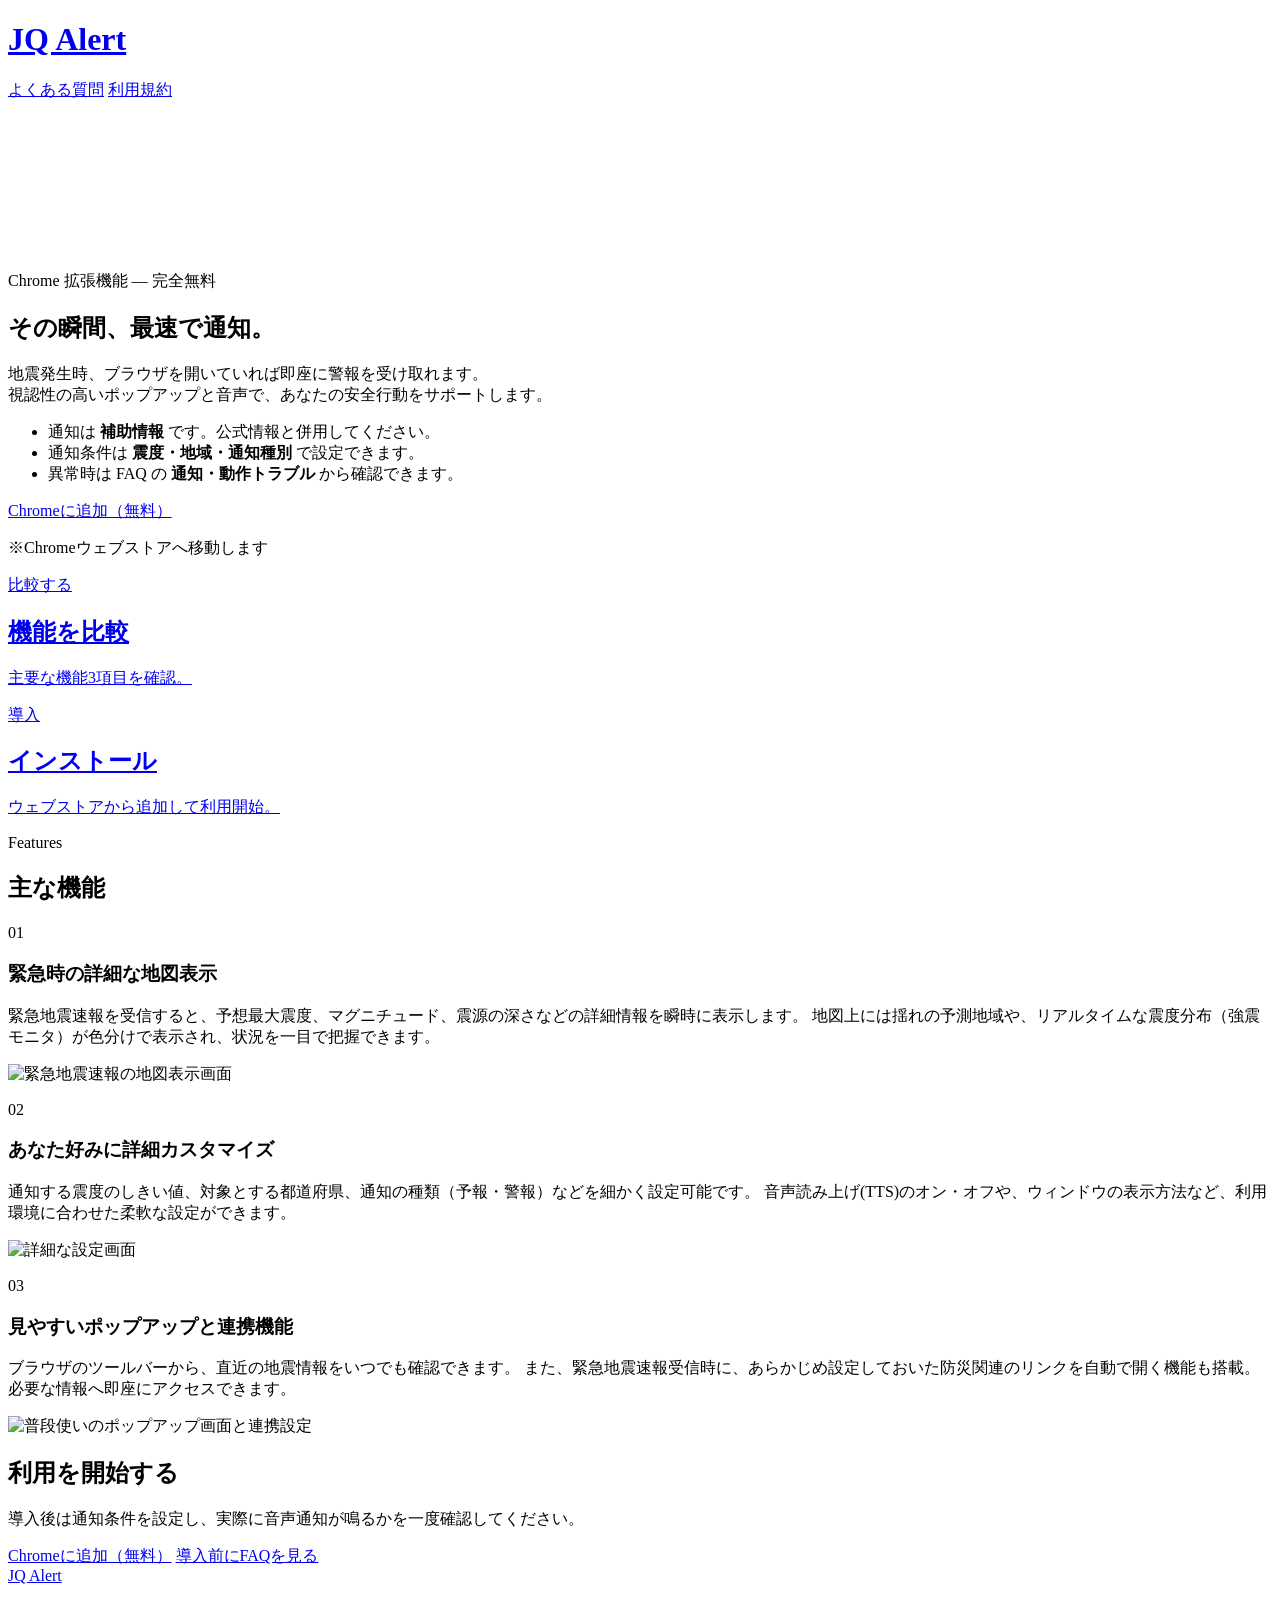
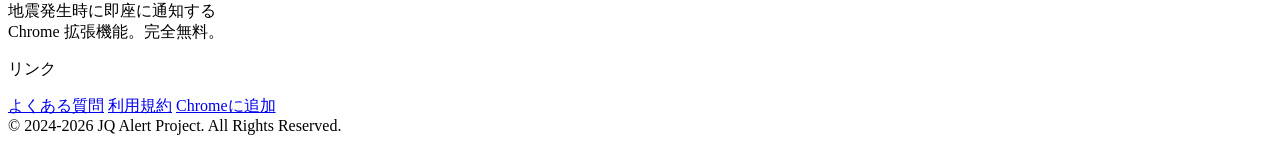
==== index.html @ 49f5ca20 "タイトルとロゴを「Japan Quake Alert」から「JQ Alert」に変更。フッターの著作権表記とChromeストアのリンクも更新。" ====
<!DOCTYPE html>
<html lang="ja">

<head>
    <meta charset="UTF-8">
    <meta name="google-site-verification" content="g7Us81vJ9sfux8U6ITaGepfihkEfS8GgPoQCUXaQ7qY" />
    <meta name="viewport" content="width=device-width, initial-scale=1.0">
    <title>JQ Alert - chrome拡張機能</title>
    <link rel="stylesheet" href="style.css">
    <link
        href="https://fonts.googleapis.com/css2?family=Inter:wght@400;500;600;700&family=Noto+Sans+JP:wght@400;700&display=swap"
        rel="stylesheet">
</head>

<body class="home-page">

    <header>
        <div class="container header-container">
            <h1 class="logo"><a href="index.html">JQ Alert</a></h1>
            <nav class="global-nav">
                <a href="faq.html">よくある質問</a>
                <a href="terms.html">利用規約</a>
            </nav>
        </div>
    </header>

    <section class="hero">
        <video class="hero-bg-video" src="data/video/video.mp4" autoplay loop muted playsinline></video>

        <div class="container hero-content">
            <div class="hero-text">
                <p class="hero-eyebrow">Chrome 拡張機能 &mdash; 完全無料</p>
                <h2>その瞬間、最速で通知。</h2>
                <p>地震発生時、ブラウザを開いていれば即座に警報を受け取れます。<br>
                    視認性の高いポップアップと音声で、あなたの安全行動をサポートします。</p>
                <ul class="hero-keypoints">
                    <li>通知は <strong>補助情報</strong> です。公式情報と併用してください。</li>
                    <li>通知条件は <strong>震度・地域・通知種別</strong> で設定できます。</li>
                    <li>異常時は FAQ の <strong>通知・動作トラブル</strong> から確認できます。</li>
                </ul>
                <div class="hero-actions">
                    <a href="https://chromewebstore.google.com/detail/japan-quake-alert/eicpbodfpiaimdkjbmbiomgefjflgibj"
                        class="btn-primary" target="_blank" rel="noopener">Chromeに追加（無料）</a>
                    <p class="note">※Chromeウェブストアへ移動します</p>
                </div>
            </div>
        </div>
    </section>

    <section class="flow-strip" aria-label="利用導線">
        <div class="container flow-strip-inner">
            <a href="#compare-features" class="flow-item">
                <p class="flow-step is-state">比較する</p>
                <h2>機能を比較</h2>
                <p>主要な機能3項目を確認。</p>
            </a>
            <a href="#install-action" class="flow-item">
                <p class="flow-step is-warning">導入</p>
                <h2>インストール</h2>
                <p>ウェブストアから追加して利用開始。</p>
            </a>
        </div>
    </section>

    <section class="features" id="compare-features">
        <div class="container">
            <div class="section-header">
                <p class="section-eyebrow">Features</p>
                <h2 class="section-title">主な機能</h2>
            </div>

            <div class="feature-item">
                <div class="feature-text">
                    <p class="feature-number">01</p>
                    <h3>緊急時の詳細な地図表示</h3>
                    <p>緊急地震速報を受信すると、予想最大震度、マグニチュード、震源の深さなどの詳細情報を瞬時に表示します。
                        地図上には揺れの予測地域や、リアルタイムな震度分布（強震モニタ）が色分けで表示され、状況を一目で把握できます。</p>
                </div>
                <div class="feature-image">
                    <img src="data/images/alert_map.png" alt="緊急地震速報の地図表示画面">
                </div>
            </div>

            <div class="feature-item">
                <div class="feature-text">
                    <p class="feature-number">02</p>
                    <h3>あなた好みに詳細カスタマイズ</h3>
                    <p>通知する震度のしきい値、対象とする都道府県、通知の種類（予報・警報）などを細かく設定可能です。
                        音声読み上げ(TTS)のオン・オフや、ウィンドウの表示方法など、利用環境に合わせた柔軟な設定ができます。</p>
                </div>
                <div class="feature-image">
                    <img src="data/images/settings.png" alt="詳細な設定画面">
                </div>
            </div>

            <div class="feature-item feature-reverse">
                <div class="feature-text">
                    <p class="feature-number">03</p>
                    <h3>見やすいポップアップと連携機能</h3>
                    <p>ブラウザのツールバーから、直近の地震情報をいつでも確認できます。 また、緊急地震速報受信時に、あらかじめ設定しておいた防災関連のリンクを自動で開く機能も搭載。
                        必要な情報へ即座にアクセスできます。</p>
                </div>
                <div class="feature-image">
                    <img src="data/images/popup.png" alt="普段使いのポップアップ画面と連携設定">
                </div>
            </div>

            <div class="install-panel" id="install-action" aria-label="インストール導線">
                <h2>利用を開始する</h2>
                <p>導入後は通知条件を設定し、実際に音声通知が鳴るかを一度確認してください。</p>
                <div class="install-actions">
                    <a href="https://chromewebstore.google.com/detail/japan-quake-alert/eicpbodfpiaimdkjbmbiomgefjflgibj"
                        class="btn-primary" target="_blank" rel="noopener">Chromeに追加（無料）</a>
                    <a href="faq.html" class="btn-secondary">導入前にFAQを見る</a>
                </div>
            </div>
        </div>
    </section>

    <footer>
        <div class="container">
            <div class="footer-inner">
                <div class="footer-brand">
                    <a href="index.html" class="footer-logo">JQ Alert</a>
                    <p>地震発生時に即座に通知する<br>Chrome 拡張機能。完全無料。</p>
                </div>
                <div class="footer-nav-group">
                    <p class="footer-nav-title">リンク</p>
                    <a href="faq.html">よくある質問</a>
                    <a href="terms.html">利用規約</a>
                    <a href="https://chromewebstore.google.com/detail/jq-alert/eicpbodfpiaimdkjbmbiomgefjflgibj"
                        target="_blank" rel="noopener">Chromeに追加</a>
                </div>
            </div>
            <div class="footer-bottom">
                &copy; 2024-2026 JQ Alert Project. All Rights Reserved.
            </div>
        </div>
    </footer>

</body>

</html>
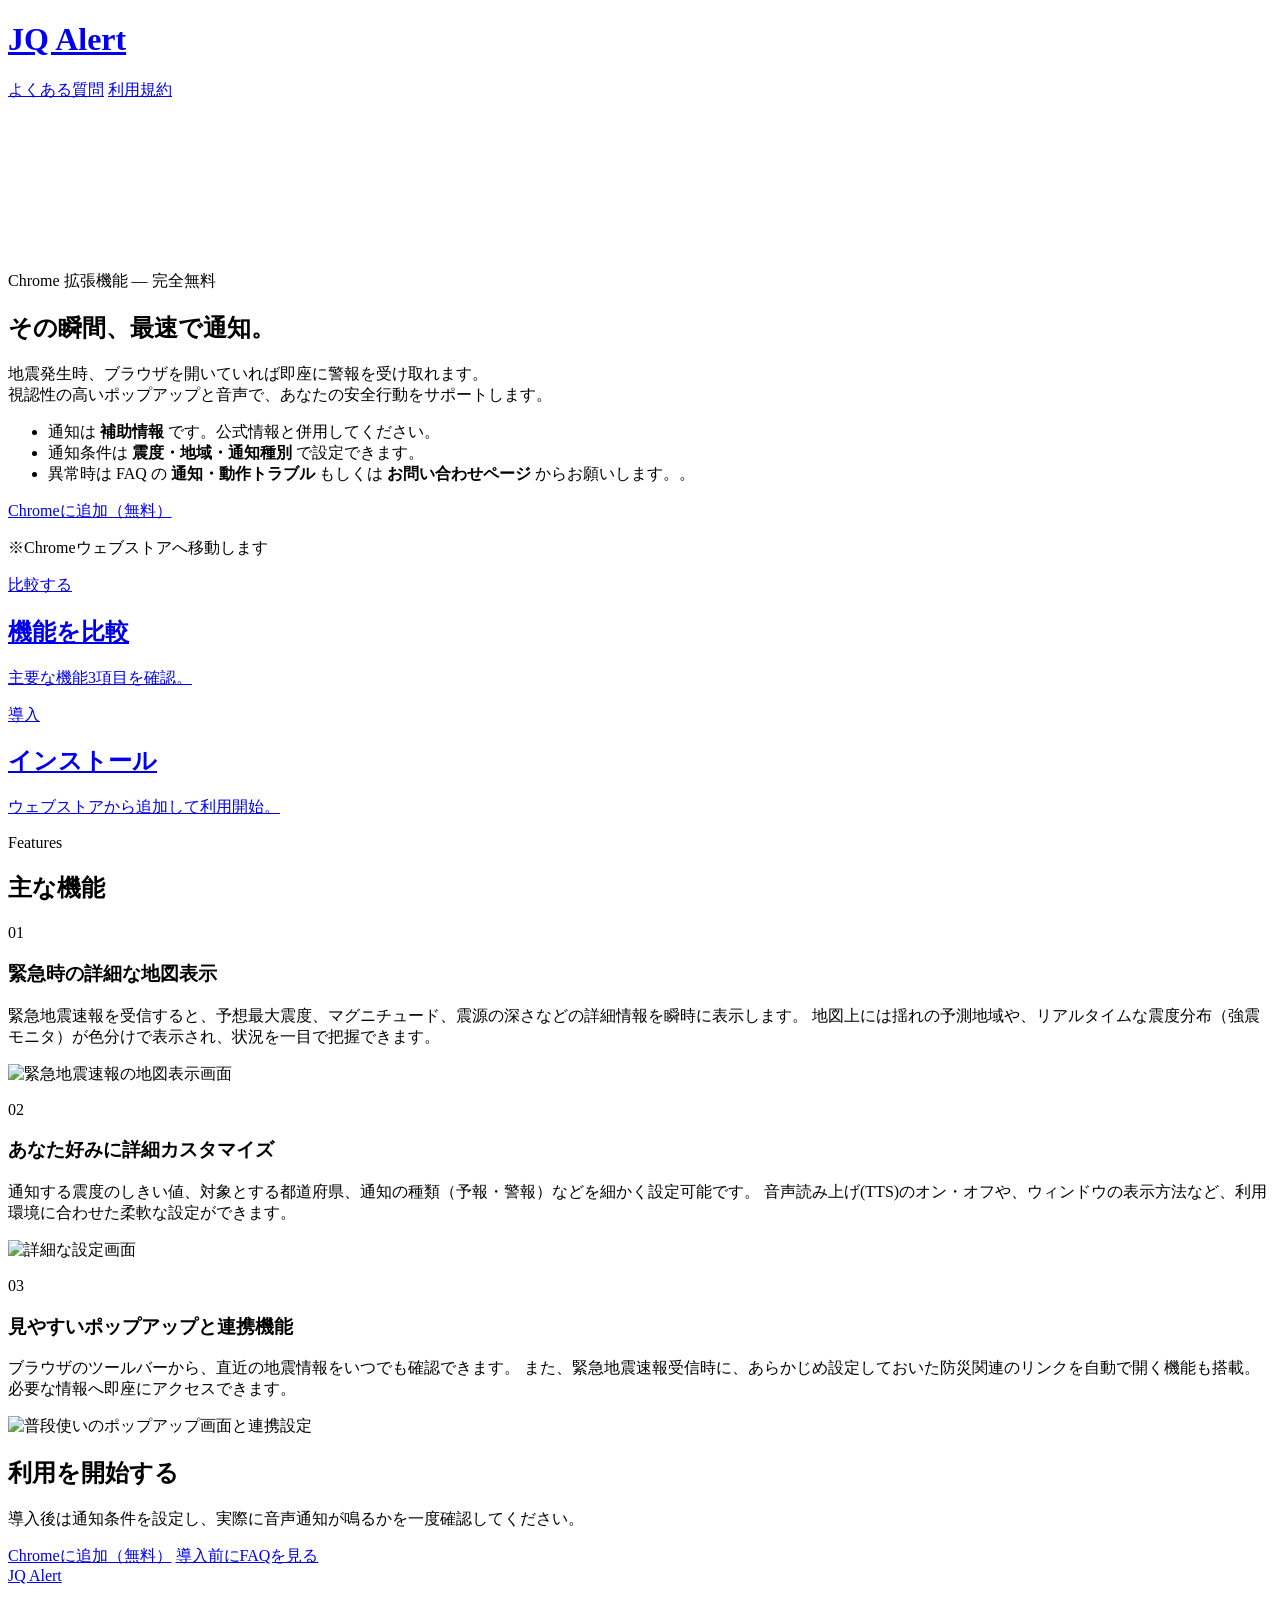
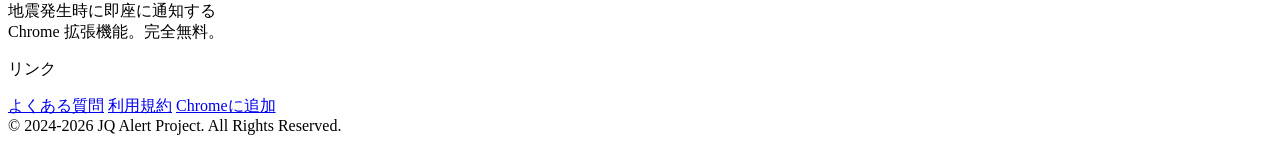
==== commit 87122079: "FAQの異常時の通知確認方法を更新し、お問い合わせページへのリンクを追加。" ====
--- a/index.html
+++ b/index.html
@@ -36,7 +36,7 @@
                 <ul class="hero-keypoints">
                     <li>通知は <strong>補助情報</strong> です。公式情報と併用してください。</li>
                     <li>通知条件は <strong>震度・地域・通知種別</strong> で設定できます。</li>
-                    <li>異常時は FAQ の <strong>通知・動作トラブル</strong> から確認できます。</li>
+                    <li>異常時は FAQ の <strong>通知・動作トラブル</strong> もしくは <strong>お問い合わせページ</strong> からお願いします。。</li>
                 </ul>
                 <div class="hero-actions">
                     <a href="https://chromewebstore.google.com/detail/japan-quake-alert/eicpbodfpiaimdkjbmbiomgefjflgibj"
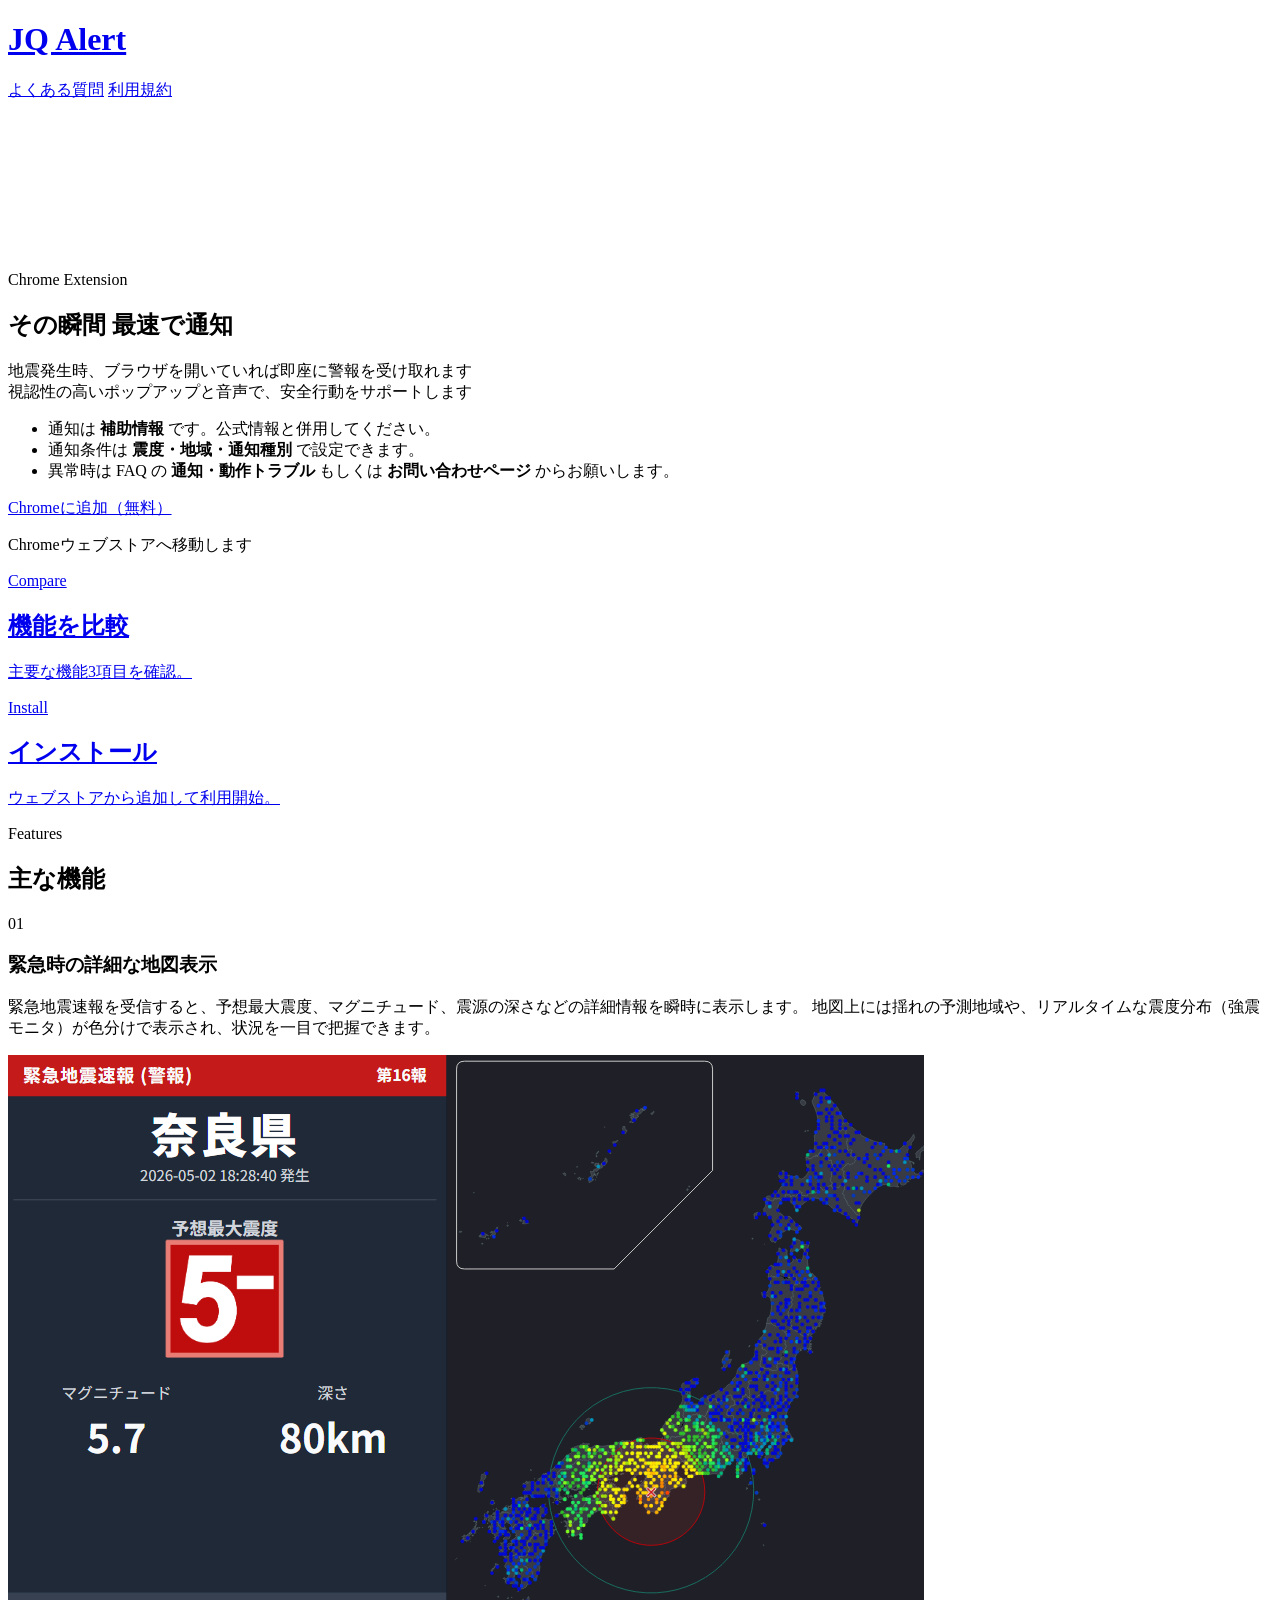
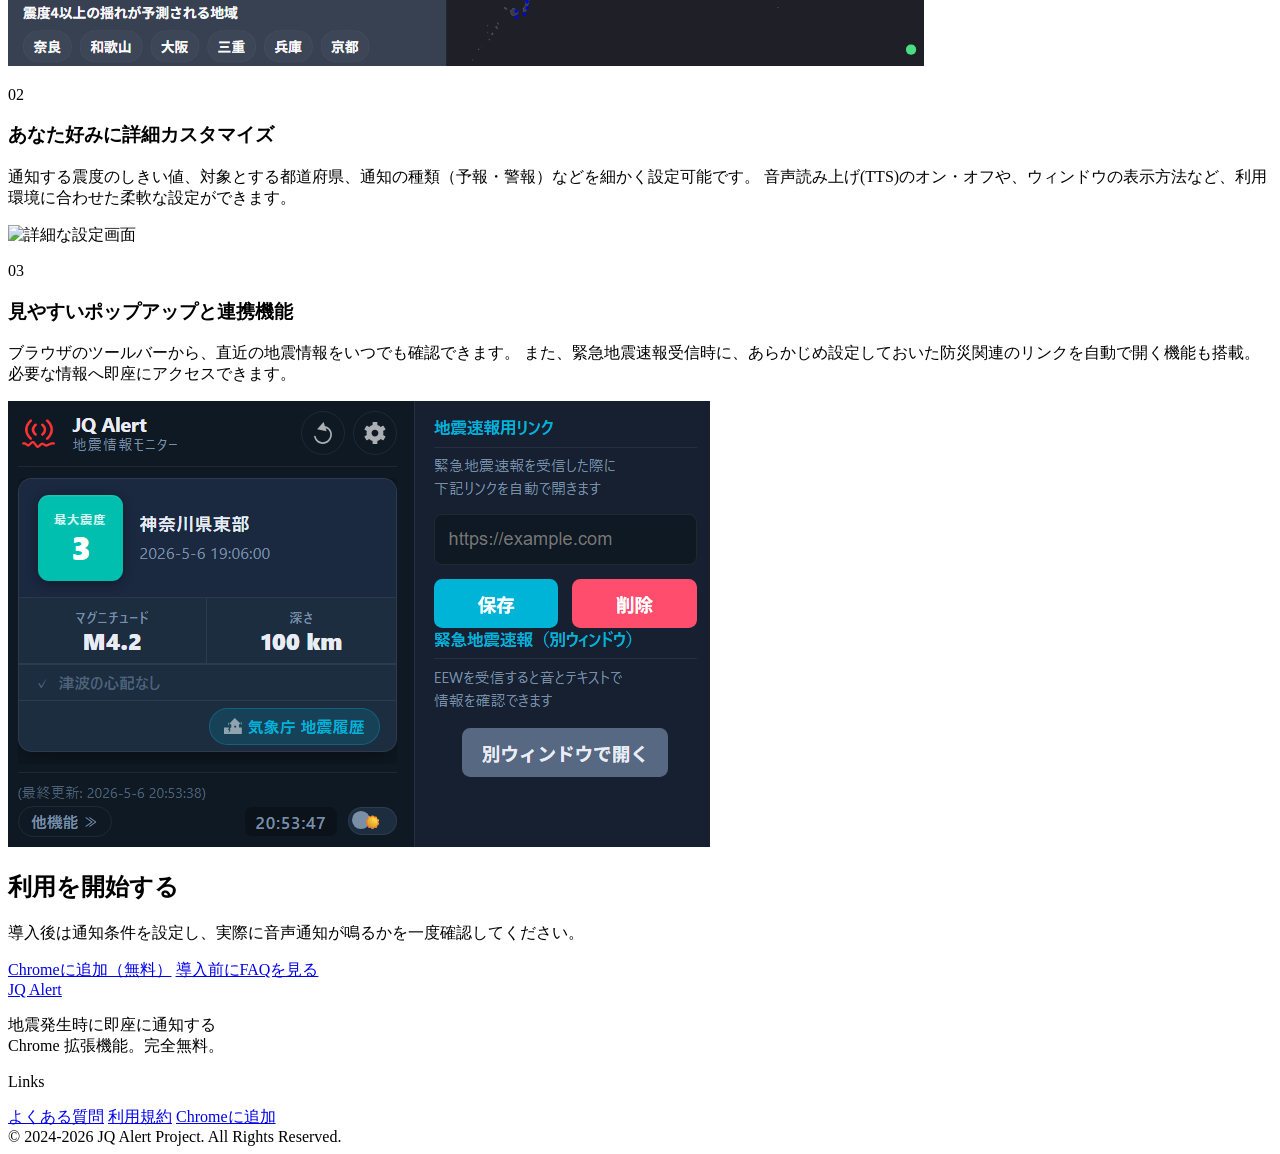
==== commit 5bd5bb56: "Refactor text in index.html for English consistency Updated text content for better clarity and cons" ====
--- a/index.html
+++ b/index.html
@@ -7,9 +7,7 @@
     <meta name="viewport" content="width=device-width, initial-scale=1.0">
     <title>JQ Alert - chrome拡張機能</title>
     <link rel="stylesheet" href="style.css">
-    <link
-        href="https://fonts.googleapis.com/css2?family=Inter:wght@400;500;600;700&family=Noto+Sans+JP:wght@400;700&display=swap"
-        rel="stylesheet">
+    <link href="https://fonts.googleapis.com/css2?family=Inter:wght@400;600;700&family=Noto+Sans+JP:wght@400;600;700&display=swap" rel="stylesheet">
 </head>
 
 <body class="home-page">
@@ -29,19 +27,19 @@
 
         <div class="container hero-content">
             <div class="hero-text">
-                <p class="hero-eyebrow">Chrome 拡張機能 &mdash; 完全無料</p>
-                <h2>その瞬間、最速で通知。</h2>
-                <p>地震発生時、ブラウザを開いていれば即座に警報を受け取れます。<br>
-                    視認性の高いポップアップと音声で、あなたの安全行動をサポートします。</p>
+                <p class="hero-eyebrow">Chrome Extension</p>
+                <h2>その瞬間 最速で通知</h2>
+                <p>地震発生時、ブラウザを開いていれば即座に警報を受け取れます<br>
+                    視認性の高いポップアップと音声で、安全行動をサポートします</p>
                 <ul class="hero-keypoints">
                     <li>通知は <strong>補助情報</strong> です。公式情報と併用してください。</li>
                     <li>通知条件は <strong>震度・地域・通知種別</strong> で設定できます。</li>
-                    <li>異常時は FAQ の <strong>通知・動作トラブル</strong> もしくは <strong>お問い合わせページ</strong> からお願いします。。</li>
+                    <li>異常時は FAQ の <strong>通知・動作トラブル</strong> もしくは <strong>お問い合わせページ</strong> からお願いします。</li>
                 </ul>
                 <div class="hero-actions">
                     <a href="https://chromewebstore.google.com/detail/japan-quake-alert/eicpbodfpiaimdkjbmbiomgefjflgibj"
                         class="btn-primary" target="_blank" rel="noopener">Chromeに追加（無料）</a>
-                    <p class="note">※Chromeウェブストアへ移動します</p>
+                    <p class="note">Chromeウェブストアへ移動します</p>
                 </div>
             </div>
         </div>
@@ -50,12 +48,12 @@
     <section class="flow-strip" aria-label="利用導線">
         <div class="container flow-strip-inner">
             <a href="#compare-features" class="flow-item">
-                <p class="flow-step is-state">比較する</p>
+                <p class="flow-step is-state">Compare</p>
                 <h2>機能を比較</h2>
                 <p>主要な機能3項目を確認。</p>
             </a>
             <a href="#install-action" class="flow-item">
-                <p class="flow-step is-warning">導入</p>
+                <p class="flow-step is-warning">Install</p>
                 <h2>インストール</h2>
                 <p>ウェブストアから追加して利用開始。</p>
             </a>
@@ -125,7 +123,7 @@
                     <p>地震発生時に即座に通知する<br>Chrome 拡張機能。完全無料。</p>
                 </div>
                 <div class="footer-nav-group">
-                    <p class="footer-nav-title">リンク</p>
+                    <p class="footer-nav-title">Links</p>
                     <a href="faq.html">よくある質問</a>
                     <a href="terms.html">利用規約</a>
                     <a href="https://chromewebstore.google.com/detail/jq-alert/eicpbodfpiaimdkjbmbiomgefjflgibj"
@@ -140,4 +138,4 @@
 
 </body>
 
-</html>+</html>
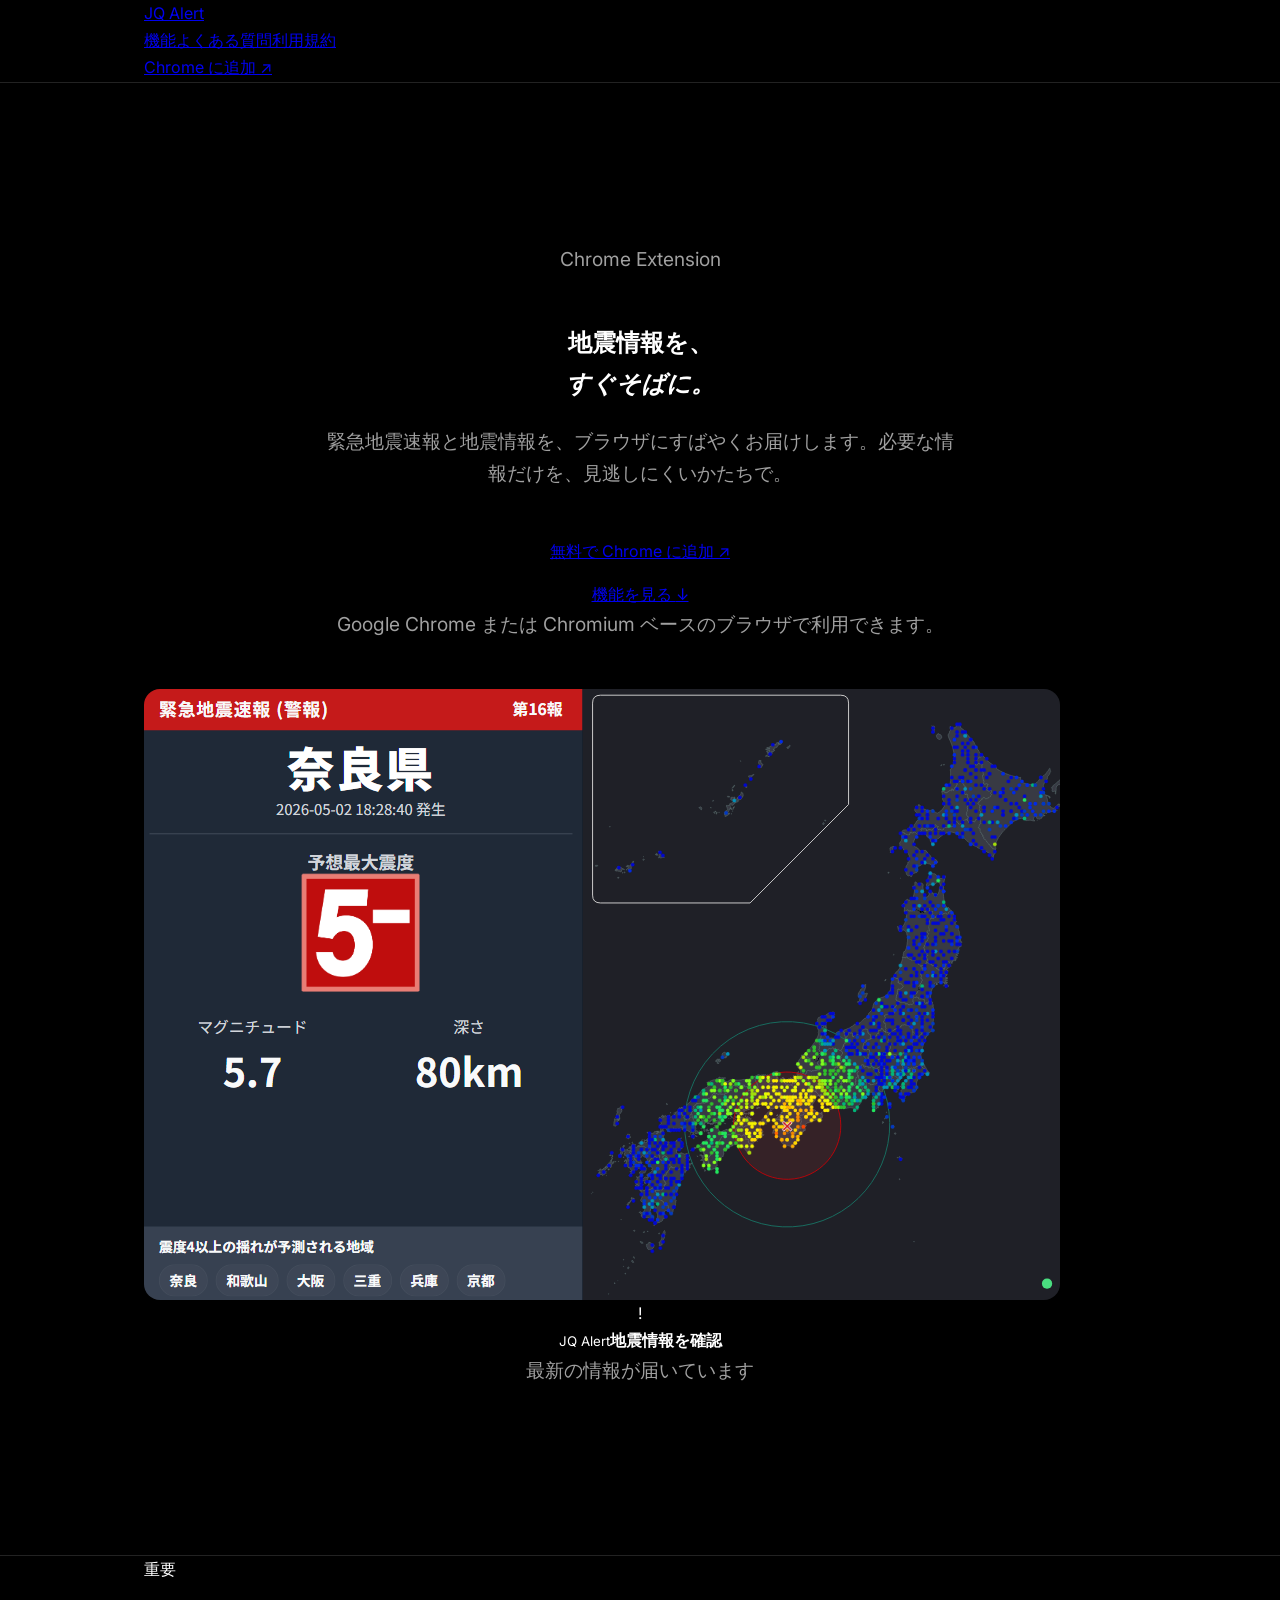
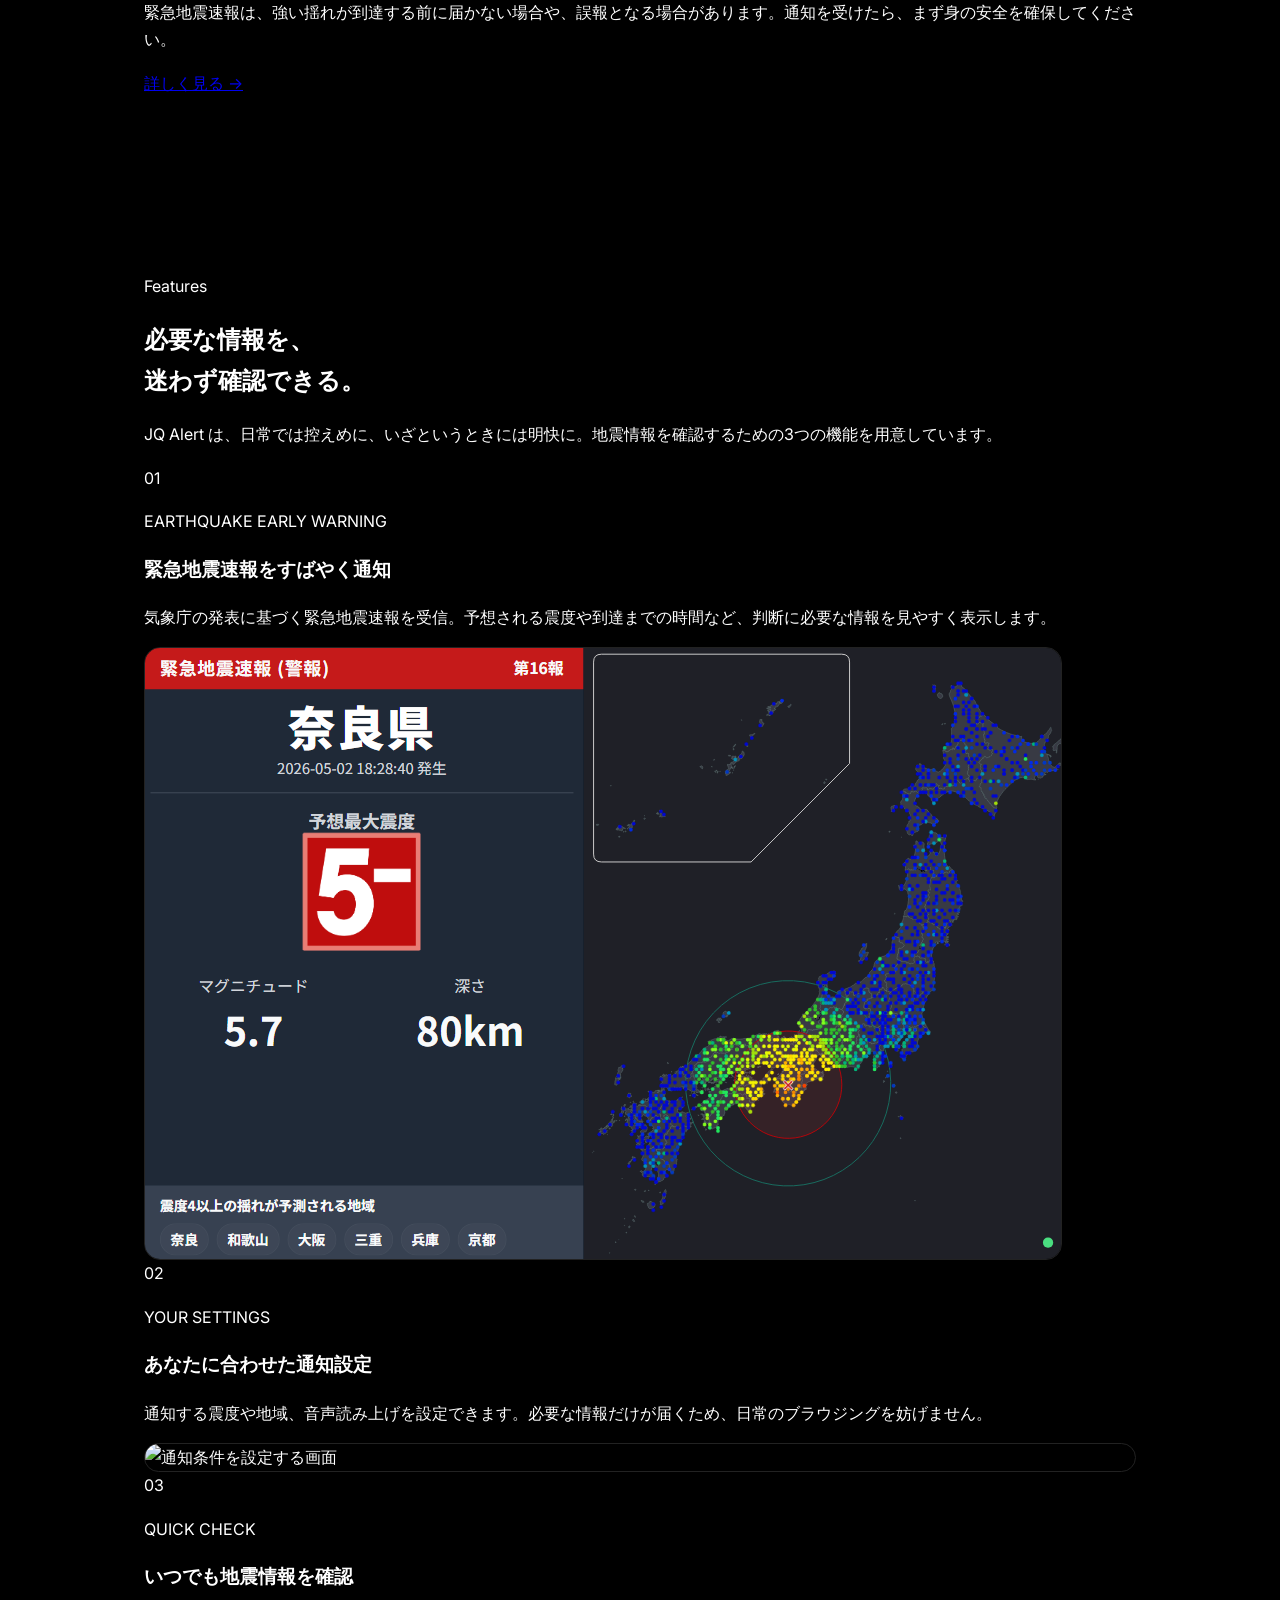
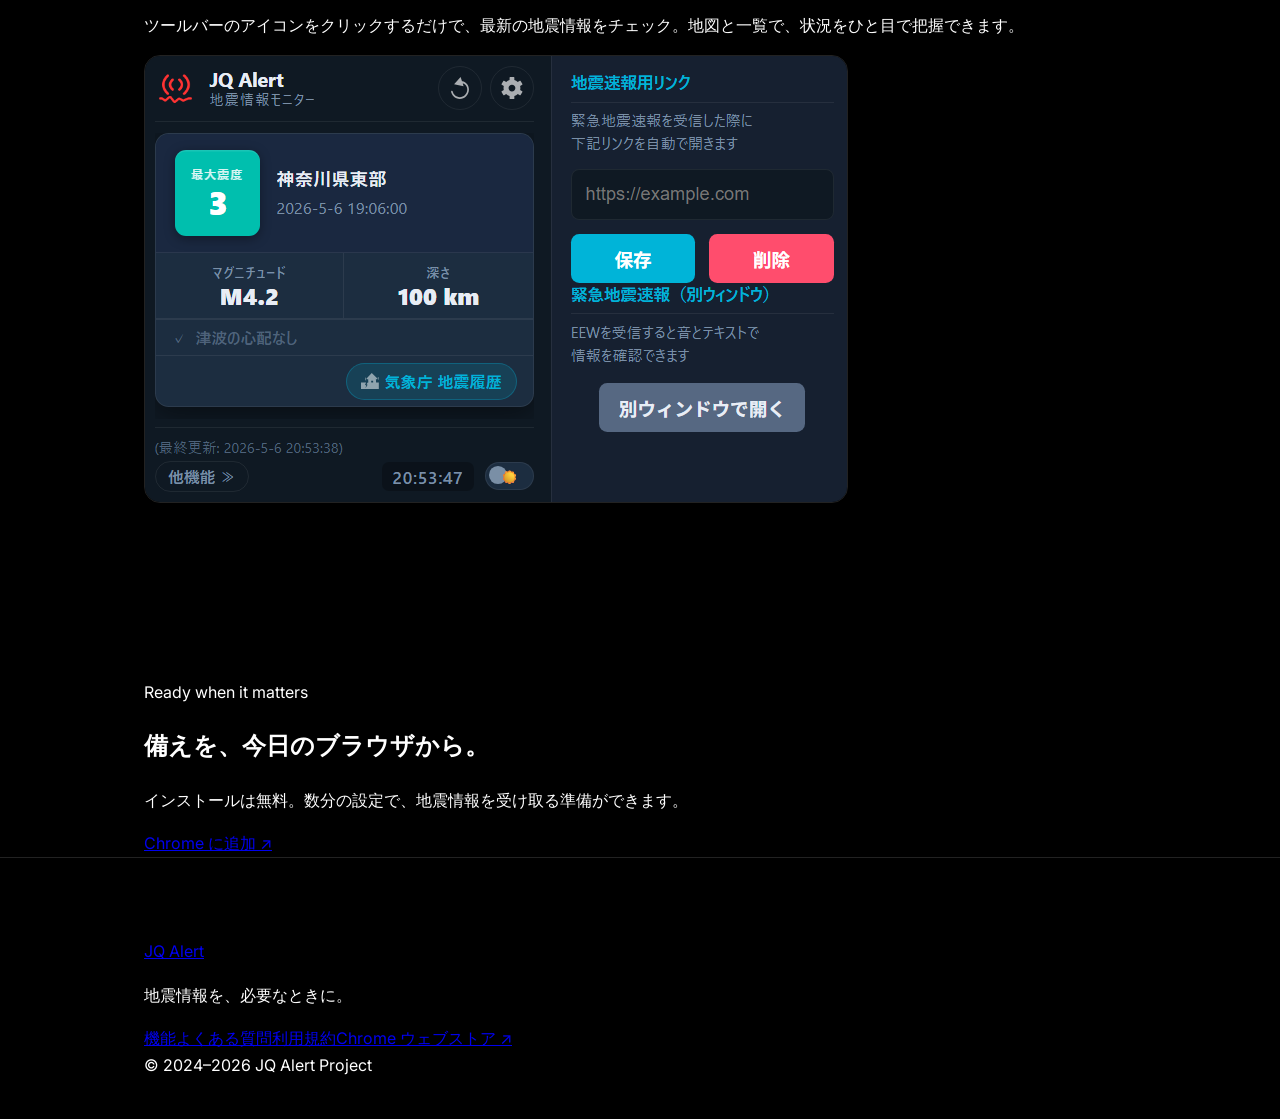
==== commit f54cb52f: "Refactor index.html for better structure and content Updated HTML structure and content for improved" ====
--- a/index.html
+++ b/index.html
@@ -1,141 +1,140 @@
-<!DOCTYPE html>
+<!doctype html>
 <html lang="ja">
 
 <head>
-    <meta charset="UTF-8">
-    <meta name="google-site-verification" content="g7Us81vJ9sfux8U6ITaGepfihkEfS8GgPoQCUXaQ7qY" />
-    <meta name="viewport" content="width=device-width, initial-scale=1.0">
-    <title>JQ Alert - chrome拡張機能</title>
-    <link rel="stylesheet" href="style.css">
-    <link href="https://fonts.googleapis.com/css2?family=Inter:wght@400;600;700&family=Noto+Sans+JP:wght@400;600;700&display=swap" rel="stylesheet">
+  <meta charset="utf-8">
+  <meta name="google-site-verification" content="g7Us81vJ9sfux8U6ITaGepfihkEfS8GgPoQCUXaQ7qY">
+  <meta name="viewport" content="width=device-width, initial-scale=1">
+  <meta name="description" content="JQ Alert は、緊急地震速報と地震情報をすばやく確認できる Chrome 拡張機能です。">
+  <title>JQ Alert | 地震情報を、すぐそばに。</title>
+  <link rel="preconnect" href="https://fonts.googleapis.com">
+  <link rel="preconnect" href="https://fonts.gstatic.com" crossorigin>
+  <link
+    href="https://fonts.googleapis.com/css2?family=Inter:wght@400;500;600;700;800&family=Noto+Sans+JP:wght@400;500;600;700;800&display=swap"
+    rel="stylesheet">
+  <link rel="stylesheet" href="style.css">
 </head>
 
-<body class="home-page">
+<body>
+  <header class="site-header">
+    <div class="container nav-wrap">
+      <a class="brand" href="index.html" aria-label="JQ Alert ホーム"><span class="brand-mark" aria-hidden="true"></span>JQ
+        Alert</a>
+      <nav class="nav-links" aria-label="メインナビゲーション">
+        <a href="#features">機能</a><a href="faq.html">よくある質問</a><a href="terms.html">利用規約</a>
+      </nav>
+      <a class="nav-cta"
+        href="https://chromewebstore.google.com/detail/japan-quake-alert/eicpbodfpiaimdkjbmbiomgefjflgibj"
+        target="_blank" rel="noopener">Chrome に追加 <span aria-hidden="true">↗</span></a>
+    </div>
+  </header>
 
-    <header>
-        <div class="container header-container">
-            <h1 class="logo"><a href="index.html">JQ Alert</a></h1>
-            <nav class="global-nav">
-                <a href="faq.html">よくある質問</a>
-                <a href="terms.html">利用規約</a>
-            </nav>
+  <main>
+    <section class="hero">
+      <div class="hero-grid container">
+        <div class="hero-copy">
+          <p class="eyebrow"><span class="live-dot" aria-hidden="true"></span>Chrome Extension</p>
+          <h1>地震情報を、<br><em>すぐそばに。</em></h1>
+          <p class="hero-lead">緊急地震速報と地震情報を、ブラウザにすばやくお届けします。必要な情報だけを、見逃しにくいかたちで。</p>
+          <div class="hero-actions">
+            <a class="button button-primary"
+              href="https://chromewebstore.google.com/detail/japan-quake-alert/eicpbodfpiaimdkjbmbiomgefjflgibj"
+              target="_blank" rel="noopener">無料で Chrome に追加 <span aria-hidden="true">↗</span></a>
+            <a class="text-link" href="#features">機能を見る <span aria-hidden="true">↓</span></a>
+          </div>
+          <p class="helper-text">Google Chrome または Chromium ベースのブラウザで利用できます。</p>
         </div>
-    </header>
-
-    <section class="hero">
-        <video class="hero-bg-video" src="data/video/video.mp4" autoplay loop muted playsinline></video>
-
-        <div class="container hero-content">
-            <div class="hero-text">
-                <p class="hero-eyebrow">Chrome Extension</p>
-                <h2>その瞬間 最速で通知</h2>
-                <p>地震発生時、ブラウザを開いていれば即座に警報を受け取れます<br>
-                    視認性の高いポップアップと音声で、安全行動をサポートします</p>
-                <ul class="hero-keypoints">
-                    <li>通知は <strong>補助情報</strong> です。公式情報と併用してください。</li>
-                    <li>通知条件は <strong>震度・地域・通知種別</strong> で設定できます。</li>
-                    <li>異常時は FAQ の <strong>通知・動作トラブル</strong> もしくは <strong>お問い合わせページ</strong> からお願いします。</li>
-                </ul>
-                <div class="hero-actions">
-                    <a href="https://chromewebstore.google.com/detail/japan-quake-alert/eicpbodfpiaimdkjbmbiomgefjflgibj"
-                        class="btn-primary" target="_blank" rel="noopener">Chromeに追加（無料）</a>
-                    <p class="note">Chromeウェブストアへ移動します</p>
-                </div>
+        <div class="hero-visual" aria-label="JQ Alert の通知画面イメージ">
+          <div class="signal signal-one"></div>
+          <div class="signal signal-two"></div>
+          <div class="browser-window">
+            <div class="browser-bar"><span></span><span></span><span></span>
+              <div></div>
             </div>
+            <img src="data/images/alert_map.png" alt="JQ Alert の地震情報マップ画面">
+          </div>
+          <div class="notification-card"><span class="notification-icon">!</span>
+            <div><small>JQ Alert</small><strong>地震情報を確認</strong>
+              <p>最新の情報が届いています</p>
+            </div>
+          </div>
         </div>
+      </div>
     </section>
 
-    <section class="flow-strip" aria-label="利用導線">
-        <div class="container flow-strip-inner">
-            <a href="#compare-features" class="flow-item">
-                <p class="flow-step is-state">Compare</p>
-                <h2>機能を比較</h2>
-                <p>主要な機能3項目を確認。</p>
-            </a>
-            <a href="#install-action" class="flow-item">
-                <p class="flow-step is-warning">Install</p>
-                <h2>インストール</h2>
-                <p>ウェブストアから追加して利用開始。</p>
-            </a>
-        </div>
+    <section class="notice-band" aria-label="大切なお知らせ">
+      <div class="container"><span class="notice-label">重要</span>
+        <p>緊急地震速報は、強い揺れが到達する前に届かない場合や、誤報となる場合があります。通知を受けたら、まず身の安全を確保してください。</p><a href="terms.html">詳しく見る <span
+            aria-hidden="true">→</span></a>
+      </div>
     </section>
 
-    <section class="features" id="compare-features">
-        <div class="container">
-            <div class="section-header">
-                <p class="section-eyebrow">Features</p>
-                <h2 class="section-title">主な機能</h2>
+    <section class="features section" id="features">
+      <div class="container">
+        <div class="section-intro">
+          <p class="eyebrow">Features</p>
+          <h2>必要な情報を、<br>迷わず確認できる。</h2>
+          <p>JQ Alert は、日常では控えめに、いざというときには明快に。地震情報を確認するための3つの機能を用意しています。</p>
+        </div>
+        <div class="feature-list">
+          <article class="feature-row">
+            <div class="feature-index">01</div>
+            <div class="feature-body">
+              <p class="feature-kicker">EARTHQUAKE EARLY WARNING</p>
+              <h3>緊急地震速報をすばやく通知</h3>
+              <p>気象庁の発表に基づく緊急地震速報を受信。予想される震度や到達までの時間など、判断に必要な情報を見やすく表示します。</p>
             </div>
-
-            <div class="feature-item">
-                <div class="feature-text">
-                    <p class="feature-number">01</p>
-                    <h3>緊急時の詳細な地図表示</h3>
-                    <p>緊急地震速報を受信すると、予想最大震度、マグニチュード、震源の深さなどの詳細情報を瞬時に表示します。
-                        地図上には揺れの予測地域や、リアルタイムな震度分布（強震モニタ）が色分けで表示され、状況を一目で把握できます。</p>
-                </div>
-                <div class="feature-image">
-                    <img src="data/images/alert_map.png" alt="緊急地震速報の地図表示画面">
-                </div>
+            <div class="feature-image feature-image-map"><img src="data/images/alert_map.png" alt="震度と対象地域を地図上に示す画面">
             </div>
-
-            <div class="feature-item">
-                <div class="feature-text">
-                    <p class="feature-number">02</p>
-                    <h3>あなた好みに詳細カスタマイズ</h3>
-                    <p>通知する震度のしきい値、対象とする都道府県、通知の種類（予報・警報）などを細かく設定可能です。
-                        音声読み上げ(TTS)のオン・オフや、ウィンドウの表示方法など、利用環境に合わせた柔軟な設定ができます。</p>
-                </div>
-                <div class="feature-image">
-                    <img src="data/images/settings.png" alt="詳細な設定画面">
-                </div>
+          </article>
+          <article class="feature-row">
+            <div class="feature-index">02</div>
+            <div class="feature-body">
+              <p class="feature-kicker">YOUR SETTINGS</p>
+              <h3>あなたに合わせた通知設定</h3>
+              <p>通知する震度や地域、音声読み上げを設定できます。必要な情報だけが届くため、日常のブラウジングを妨げません。</p>
             </div>
-
-            <div class="feature-item feature-reverse">
-                <div class="feature-text">
-                    <p class="feature-number">03</p>
-                    <h3>見やすいポップアップと連携機能</h3>
-                    <p>ブラウザのツールバーから、直近の地震情報をいつでも確認できます。 また、緊急地震速報受信時に、あらかじめ設定しておいた防災関連のリンクを自動で開く機能も搭載。
-                        必要な情報へ即座にアクセスできます。</p>
-                </div>
-                <div class="feature-image">
-                    <img src="data/images/popup.png" alt="普段使いのポップアップ画面と連携設定">
-                </div>
+            <div class="feature-image"><img src="data/images/settings.png" alt="通知条件を設定する画面"></div>
+          </article>
+          <article class="feature-row">
+            <div class="feature-index">03</div>
+            <div class="feature-body">
+              <p class="feature-kicker">QUICK CHECK</p>
+              <h3>いつでも地震情報を確認</h3>
+              <p>ツールバーのアイコンをクリックするだけで、最新の地震情報をチェック。地図と一覧で、状況をひと目で把握できます。</p>
             </div>
-
-            <div class="install-panel" id="install-action" aria-label="インストール導線">
-                <h2>利用を開始する</h2>
-                <p>導入後は通知条件を設定し、実際に音声通知が鳴るかを一度確認してください。</p>
-                <div class="install-actions">
-                    <a href="https://chromewebstore.google.com/detail/japan-quake-alert/eicpbodfpiaimdkjbmbiomgefjflgibj"
-                        class="btn-primary" target="_blank" rel="noopener">Chromeに追加（無料）</a>
-                    <a href="faq.html" class="btn-secondary">導入前にFAQを見る</a>
-                </div>
-            </div>
+            <div class="feature-image"><img src="data/images/popup.png" alt="最新の地震情報を確認するポップアップ画面"></div>
+          </article>
         </div>
+      </div>
     </section>
 
-    <footer>
-        <div class="container">
-            <div class="footer-inner">
-                <div class="footer-brand">
-                    <a href="index.html" class="footer-logo">JQ Alert</a>
-                    <p>地震発生時に即座に通知する<br>Chrome 拡張機能。完全無料。</p>
-                </div>
-                <div class="footer-nav-group">
-                    <p class="footer-nav-title">Links</p>
-                    <a href="faq.html">よくある質問</a>
-                    <a href="terms.html">利用規約</a>
-                    <a href="https://chromewebstore.google.com/detail/jq-alert/eicpbodfpiaimdkjbmbiomgefjflgibj"
-                        target="_blank" rel="noopener">Chromeに追加</a>
-                </div>
-            </div>
-            <div class="footer-bottom">
-                &copy; 2024-2026 JQ Alert Project. All Rights Reserved.
-            </div>
+    <section class="install-section">
+      <div class="container">
+        <div class="install-card">
+          <div>
+            <p class="eyebrow">Ready when it matters</p>
+            <h2>備えを、今日のブラウザから。</h2>
+            <p>インストールは無料。数分の設定で、地震情報を受け取る準備ができます。</p>
+          </div><a class="button button-primary"
+            href="https://chromewebstore.google.com/detail/japan-quake-alert/eicpbodfpiaimdkjbmbiomgefjflgibj"
+            target="_blank" rel="noopener">Chrome に追加 <span aria-hidden="true">↗</span></a>
         </div>
-    </footer>
+      </div>
+    </section>
+  </main>
 
+  <footer class="site-footer">
+    <div class="container footer-grid">
+      <div><a class="brand" href="index.html"><span class="brand-mark" aria-hidden="true"></span>JQ Alert</a>
+        <p>地震情報を、必要なときに。</p>
+      </div>
+      <div class="footer-links"><a href="#features">機能</a><a href="faq.html">よくある質問</a><a href="terms.html">利用規約</a><a
+          href="https://chromewebstore.google.com/detail/japan-quake-alert/eicpbodfpiaimdkjbmbiomgefjflgibj"
+          target="_blank" rel="noopener">Chrome ウェブストア ↗</a></div>
+    </div>
+    <div class="container copyright">© 2024–2026 JQ Alert Project</div>
+  </footer>
 </body>
 
 </html>
--- a/style.css
+++ b/style.css
@@ -0,0 +1,699 @@
+/* ===========================
+   CSS Variables & Reset
+   =========================== */
+*, *::before, *::after { box-sizing: border-box; }
+
+:root {
+    --bg-color: #000000;
+    --surface-color: #111111;
+    --surface-hover: #1a1a1a;
+    --text-primary: #ffffff;
+    --text-secondary: #a0a0a0;
+    --text-muted: #555555;
+    --accent-color: #e60012;
+    --accent-hover: #cc0010;
+    --border-color: #222222;
+    --radius-sm: 8px;
+    --radius-md: 16px;
+    --radius-lg: 24px;
+    --ease: cubic-bezier(0.2, 0.8, 0.2, 1);
+}
+
+body {
+    font-family: 'Inter', 'Helvetica Neue', 'Arial', 'Hiragino Kaku Gothic ProN', 'Hiragino Sans', 'Meiryo', sans-serif;
+    margin: 0;
+    padding: 0;
+    color: var(--text-primary);
+    background-color: var(--bg-color);
+    line-height: 1.7;
+    -webkit-font-smoothing: antialiased;
+}
+
+.container {
+    max-width: 1040px;
+    margin: 0 auto;
+    padding: 0 24px;
+}
+
+.text-center { text-align: center; }
+
+img {
+    max-width: 100%;
+    height: auto;
+    display: block;
+    border-radius: var(--radius-md);
+}
+
+/* ===========================
+   Header
+   =========================== */
+header {
+    position: sticky;
+    top: 0;
+    z-index: 100;
+    background-color: rgba(0, 0, 0, 0.8);
+    backdrop-filter: blur(20px);
+    border-bottom: 1px solid var(--border-color);
+}
+
+.header-container {
+    display: flex;
+    justify-content: space-between;
+    align-items: center;
+    height: 72px;
+}
+
+.logo a {
+    text-decoration: none;
+    color: var(--text-primary);
+    font-weight: 700;
+    font-size: 22px;
+    letter-spacing: -0.02em;
+    display: flex;
+    align-items: center;
+    gap: 8px;
+}
+
+.logo a::before {
+    content: '';
+    width: 10px;
+    height: 10px;
+    background-color: var(--accent-color);
+    border-radius: 2px;
+}
+
+.global-nav {
+    display: flex;
+    gap: 24px;
+}
+
+.global-nav a {
+    text-decoration: none;
+    color: var(--text-secondary);
+    font-size: 14px;
+    font-weight: 600;
+    transition: color 0.2s var(--ease);
+}
+
+.global-nav a:hover,
+.global-nav a[aria-current="page"] {
+    color: var(--text-primary);
+}
+
+/* ===========================
+   Buttons
+   =========================== */
+.btn-primary, .btn-secondary {
+    display: inline-flex;
+    align-items: center;
+    justify-content: center;
+    padding: 16px 40px;
+    border-radius: 999px;
+    text-decoration: none;
+    font-weight: 700;
+    font-size: 16px;
+    transition: all 0.2s var(--ease);
+}
+
+.btn-primary {
+    background-color: var(--accent-color);
+    color: #ffffff;
+}
+
+.btn-primary:hover {
+    background-color: var(--accent-hover);
+    transform: scale(0.98);
+}
+
+.btn-secondary {
+    background-color: transparent;
+    color: var(--text-primary);
+    border: 1px solid var(--border-color);
+}
+
+.btn-secondary:hover {
+    background-color: var(--surface-color);
+    border-color: var(--text-secondary);
+}
+
+/* ===========================
+   Hero Section
+   =========================== */
+.hero {
+    position: relative;
+    padding: 160px 0 120px;
+    text-align: center;
+    border-bottom: 1px solid var(--border-color);
+}
+
+.hero-bg-video {
+    position: absolute;
+    top: 0;
+    left: 0;
+    width: 100%;
+    height: 100%;
+    object-fit: cover;
+    opacity: 0.3;
+    z-index: -1;
+    filter: grayscale(100%) contrast(1.2);
+}
+
+.hero-content {
+    max-width: 800px;
+    margin: 0 auto;
+}
+
+.hero-eyebrow {
+    display: inline-block;
+    color: var(--accent-color);
+    font-size: 14px;
+    font-weight: 700;
+    letter-spacing: 0.1em;
+    margin-bottom: 24px;
+    text-transform: uppercase;
+}
+
+.hero h2 {
+    font-size: clamp(3rem, 6vw, 5rem);
+    font-weight: 700;
+    letter-spacing: -0.04em;
+    line-height: 1.1;
+    margin: 0 0 32px;
+}
+
+.hero p {
+    color: var(--text-secondary);
+    font-size: 1.2rem;
+    margin: 0 auto 48px;
+    max-width: 640px;
+}
+
+.hero-keypoints {
+    display: flex;
+    flex-direction: column;
+    gap: 12px;
+    max-width: 640px;
+    margin: 0 auto 48px;
+    padding: 0;
+    list-style: none;
+    text-align: left;
+}
+
+.hero-keypoints li {
+    background-color: var(--surface-color);
+    border: 1px solid var(--border-color);
+    padding: 16px 20px;
+    border-radius: var(--radius-sm);
+    font-size: 14px;
+    color: var(--text-secondary);
+}
+
+.hero-keypoints strong {
+    color: var(--text-primary);
+}
+
+.hero-actions {
+    display: flex;
+    flex-direction: column;
+    align-items: center;
+    gap: 16px;
+}
+
+.note {
+    font-size: 12px;
+    color: var(--text-muted);
+    margin: 0;
+}
+
+/* ===========================
+   Flow Strip
+   =========================== */
+.flow-strip {
+    padding: 24px 0;
+    border-bottom: 1px solid var(--border-color);
+}
+
+.flow-strip-inner {
+    display: grid;
+    grid-template-columns: repeat(auto-fit, minmax(300px, 1fr));
+    gap: 24px;
+}
+
+.flow-item {
+    display: flex;
+    flex-direction: column;
+    justify-content: center;
+    text-decoration: none;
+    padding: 32px;
+    background-color: var(--surface-color);
+    border-radius: var(--radius-md);
+    border: 1px solid transparent;
+    transition: background-color 0.2s var(--ease);
+}
+
+.flow-item:hover {
+    background-color: var(--surface-hover);
+    border-color: var(--border-color);
+}
+
+.flow-step {
+    font-size: 12px;
+    font-weight: 700;
+    margin-bottom: 16px;
+}
+
+.flow-step.is-state { color: #4caf50; }
+.flow-step.is-warning { color: var(--accent-color); }
+
+.flow-item h2 {
+    margin: 0 0 8px;
+    font-size: 20px;
+    color: var(--text-primary);
+}
+
+.flow-item p {
+    margin: 0;
+    font-size: 14px;
+    color: var(--text-secondary);
+}
+
+/* ===========================
+   Features
+   =========================== */
+.features {
+    padding: 160px 0;
+}
+
+.section-header {
+    margin-bottom: 100px;
+}
+
+.section-eyebrow {
+    color: var(--accent-color);
+    font-size: 14px;
+    font-weight: 700;
+    letter-spacing: 0.1em;
+    margin-bottom: 16px;
+    text-transform: uppercase;
+}
+
+.section-title {
+    font-size: clamp(2.5rem, 5vw, 3.5rem);
+    font-weight: 700;
+    letter-spacing: -0.03em;
+    margin: 0;
+}
+
+.feature-item {
+    display: flex;
+    align-items: center;
+    gap: 80px;
+    margin-bottom: 160px;
+}
+
+.feature-item:last-of-type {
+    margin-bottom: 100px;
+}
+
+.feature-reverse {
+    flex-direction: row-reverse;
+}
+
+.feature-text {
+    flex: 1;
+}
+
+.feature-number {
+    font-size: 64px;
+    font-weight: 700;
+    line-height: 1;
+    color: var(--border-color);
+    margin-bottom: 24px;
+}
+
+.feature-text h3 {
+    font-size: 2rem;
+    font-weight: 700;
+    margin: 0 0 24px;
+    letter-spacing: -0.02em;
+}
+
+.feature-text p {
+    font-size: 16px;
+    color: var(--text-secondary);
+}
+
+.feature-image {
+    flex: 1;
+}
+
+.feature-image img {
+    border: 1px solid var(--border-color);
+}
+
+.install-panel {
+    background-color: var(--surface-color);
+    border: 1px solid var(--border-color);
+    border-radius: var(--radius-lg);
+    padding: 64px 40px;
+    text-align: center;
+}
+
+.install-panel h2 {
+    font-size: 2rem;
+    margin: 0 0 16px;
+}
+
+.install-panel p {
+    color: var(--text-secondary);
+    margin: 0 0 32px;
+}
+
+.install-actions {
+    display: flex;
+    justify-content: center;
+    gap: 16px;
+}
+
+/* ===========================
+   Inner Pages (FAQ / Terms)
+   =========================== */
+.page-hero {
+    padding: 120px 0 80px;
+    border-bottom: 1px solid var(--border-color);
+}
+
+.page-eyebrow {
+    color: var(--accent-color);
+    font-size: 14px;
+    font-weight: 700;
+    letter-spacing: 0.1em;
+    margin-bottom: 16px;
+    text-transform: uppercase;
+}
+
+.page-title {
+    font-size: clamp(2.5rem, 5vw, 4rem);
+    font-weight: 700;
+    letter-spacing: -0.03em;
+    margin: 0;
+}
+
+.faq-keypoints {
+    margin: 32px 0 0;
+    padding: 0;
+    list-style: none;
+    display: flex;
+    flex-direction: column;
+    gap: 12px;
+}
+
+.faq-keypoints li {
+    font-size: 16px;
+    color: var(--text-secondary);
+}
+
+.faq-keypoints strong {
+    color: var(--text-primary);
+}
+
+.page-content, .terms-content {
+    max-width: 880px;
+    margin: 0 auto;
+    padding: 80px 24px 120px;
+}
+
+/* FAQ Intent Grid */
+.intent-grid {
+    display: grid;
+    grid-template-columns: repeat(auto-fit, minmax(260px, 1fr));
+    gap: 24px;
+    margin-bottom: 80px;
+}
+
+.intent-card {
+    display: block;
+    text-decoration: none;
+    background-color: var(--surface-color);
+    padding: 32px;
+    border-radius: var(--radius-md);
+    border: 1px solid transparent;
+    transition: background-color 0.2s var(--ease);
+}
+
+.intent-card:hover {
+    background-color: var(--surface-hover);
+    border-color: var(--border-color);
+}
+
+.intent-badge {
+    font-size: 12px;
+    font-weight: 700;
+    margin-bottom: 16px;
+}
+
+.intent-badge.is-action { color: #2196f3; }
+.intent-badge.is-state { color: #4caf50; }
+.intent-badge.is-warning { color: var(--accent-color); }
+
+.intent-card h2 {
+    font-size: 20px;
+    color: var(--text-primary);
+    margin: 0 0 12px;
+}
+
+.intent-card p {
+    font-size: 14px;
+    color: var(--text-secondary);
+    margin: 0;
+}
+
+/* FAQ List */
+.faq-list {
+    display: flex;
+    flex-direction: column;
+    gap: 80px;
+}
+
+.faq-section-title {
+    font-size: 24px;
+    font-weight: 700;
+    margin: 0 0 32px;
+    border-bottom: 1px solid var(--border-color);
+    padding-bottom: 16px;
+}
+
+.faq-item {
+    margin-bottom: 40px;
+}
+
+.question {
+    font-size: 20px;
+    font-weight: 700;
+    margin: 0 0 16px;
+    color: var(--text-primary);
+}
+
+.answer {
+    font-size: 16px;
+    color: var(--text-secondary);
+    margin: 0;
+}
+
+.answer p {
+    margin: 0 0 16px;
+}
+
+.answer ol, .answer ul {
+    margin: 0;
+    padding-left: 24px;
+}
+
+.support-panel {
+    background-color: var(--surface-color);
+    border: 1px solid var(--border-color);
+    padding: 48px;
+    border-radius: var(--radius-lg);
+    margin-top: 80px;
+}
+
+.support-panel h2 {
+    font-size: 24px;
+    margin: 0 0 16px;
+}
+
+.support-panel p {
+    color: var(--text-secondary);
+    margin: 0 0 32px;
+}
+
+.support-actions {
+    display: flex;
+    gap: 16px;
+}
+
+.btn-center {
+    text-align: center;
+    margin-top: 80px;
+}
+
+/* Terms */
+.terms-important {
+    background-color: rgba(230, 0, 18, 0.1);
+    border-left: 4px solid var(--accent-color);
+    padding: 24px 32px;
+    margin-bottom: 60px;
+}
+
+.terms-important-title {
+    color: var(--accent-color);
+    font-size: 18px;
+    margin: 0 0 16px;
+}
+
+.terms-important ul {
+    color: var(--text-primary);
+    margin: 0;
+    padding-left: 20px;
+}
+
+.terms-toc {
+    display: grid;
+    grid-template-columns: repeat(auto-fit, minmax(200px, 1fr));
+    gap: 16px;
+    margin-bottom: 80px;
+}
+
+.terms-toc a {
+    display: block;
+    text-decoration: none;
+    color: var(--text-secondary);
+    background-color: var(--surface-color);
+    padding: 16px;
+    border-radius: var(--radius-sm);
+    text-align: center;
+    font-weight: 600;
+    font-size: 14px;
+    transition: background-color 0.2s var(--ease);
+}
+
+.terms-toc a:hover {
+    background-color: var(--surface-hover);
+    color: var(--text-primary);
+}
+
+.terms-content h2 {
+    font-size: 24px;
+    font-weight: 700;
+    margin: 80px 0 24px;
+}
+
+.terms-content p, .terms-content li {
+    font-size: 16px;
+    color: var(--text-secondary);
+    margin-bottom: 16px;
+}
+
+.terms-content strong {
+    color: var(--text-primary);
+}
+
+.terms-enacted {
+    text-align: right;
+    color: var(--text-muted);
+    margin-top: 80px;
+    font-size: 14px;
+}
+
+.terms-actions {
+    margin-top: 80px;
+    text-align: center;
+    border-top: 1px solid var(--border-color);
+    padding-top: 80px;
+}
+
+/* ===========================
+   Footer
+   =========================== */
+footer {
+    border-top: 1px solid var(--border-color);
+    padding: 80px 0 40px;
+}
+
+.footer-inner {
+    display: flex;
+    justify-content: space-between;
+    margin-bottom: 60px;
+}
+
+.footer-logo {
+    font-size: 24px;
+    font-weight: 700;
+    color: var(--text-primary);
+    text-decoration: none;
+    display: inline-block;
+    margin-bottom: 16px;
+    letter-spacing: -0.02em;
+}
+
+.footer-brand p {
+    color: var(--text-secondary);
+    margin: 0;
+}
+
+.footer-nav-group {
+    display: flex;
+    flex-direction: column;
+    gap: 12px;
+}
+
+.footer-nav-title {
+    font-size: 12px;
+    font-weight: 700;
+    color: var(--text-muted);
+    text-transform: uppercase;
+    letter-spacing: 0.1em;
+}
+
+.footer-nav-group a {
+    color: var(--text-secondary);
+    text-decoration: none;
+    font-weight: 600;
+}
+
+.footer-nav-group a:hover {
+    color: var(--text-primary);
+}
+
+.footer-bottom {
+    border-top: 1px solid var(--border-color);
+    padding-top: 32px;
+    color: var(--text-muted);
+    font-size: 12px;
+}
+
+/* ===========================
+   Responsive
+   =========================== */
+@media (max-width: 768px) {
+    .feature-item, .feature-reverse {
+        flex-direction: column;
+        gap: 40px;
+        text-align: left;
+    }
+    .footer-inner {
+        flex-direction: column;
+        gap: 48px;
+    }
+    .install-actions, .support-actions {
+        flex-direction: column;
+    }
+}
+@media (max-width: 600px) {
+    .header-container {
+        flex-direction: column;
+        height: auto;
+        padding: 24px 0;
+        gap: 16px;
+    }
+}
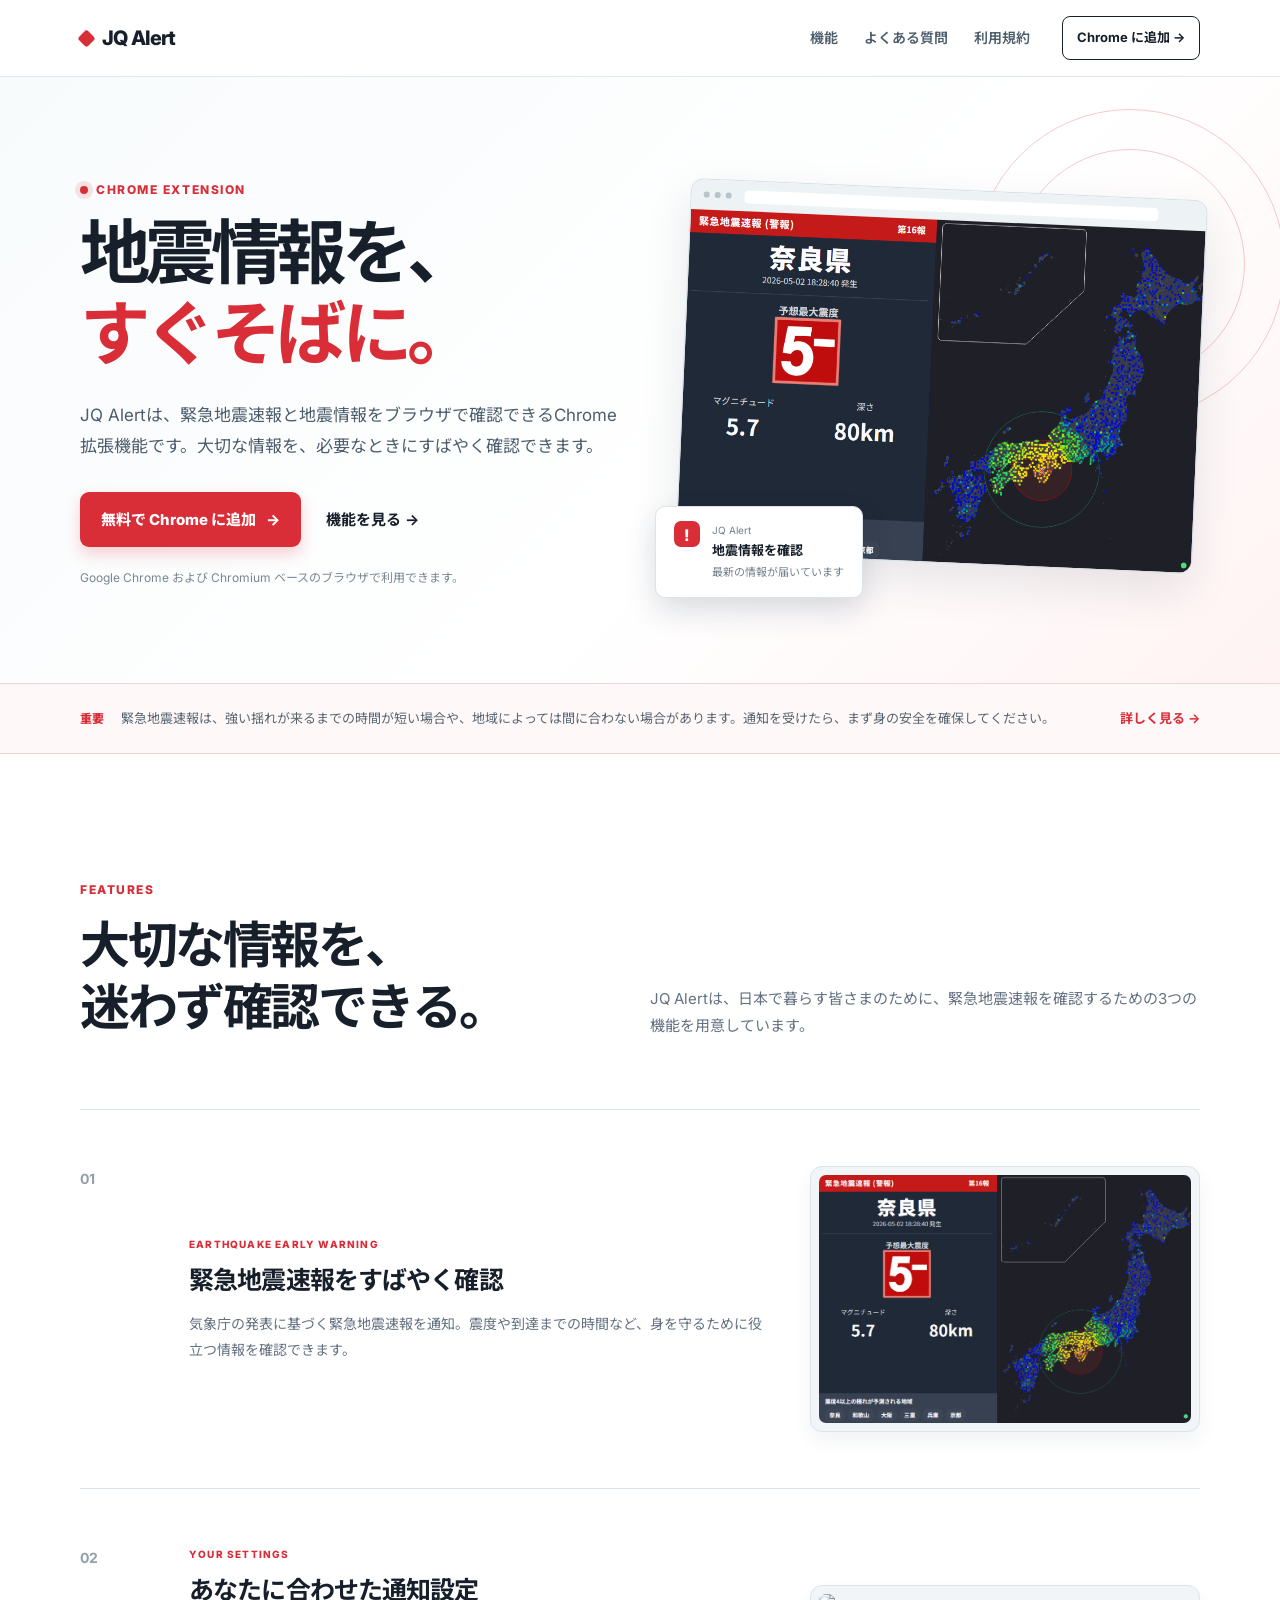
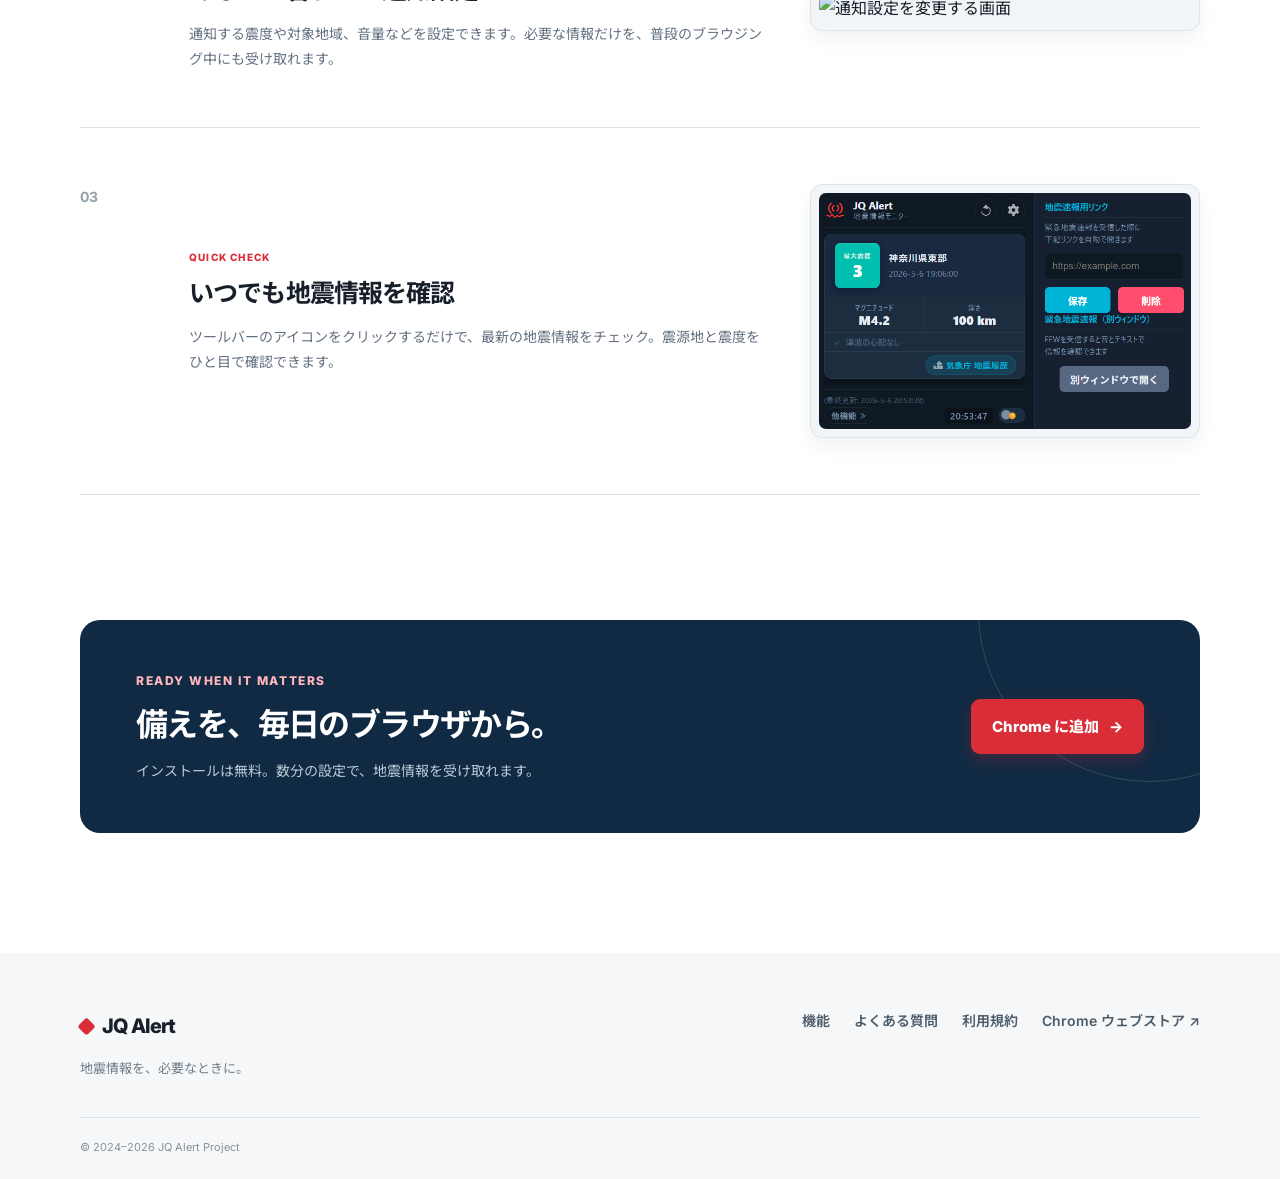
==== commit ecd27bbd: "feat: improve homepage SEO and responsive content" ====
--- a/index.html
+++ b/index.html
@@ -3,10 +3,20 @@
 
 <head>
   <meta charset="utf-8">
-  <meta name="google-site-verification" content="g7Us81vJ9sfux8U6ITaGepfihkEfS8GgPoQCUXaQ7qY">
+  <meta name="google-site-verification" content="g7Us81vJ9sfux8U6ITaGepfihkEfS8GgPoQCUXaQ7Y">
   <meta name="viewport" content="width=device-width, initial-scale=1">
-  <meta name="description" content="JQ Alert は、緊急地震速報と地震情報をすばやく確認できる Chrome 拡張機能です。">
-  <title>JQ Alert | 地震情報を、すぐそばに。</title>
+  <meta name="description" content="JQ Alertは、緊急地震速報と地震情報を確認できるChrome拡張機能です。必要な情報をブラウザで素早く確認できます。">
+  <meta name="theme-color" content="#d92d38">
+  <meta property="og:type" content="website">
+  <meta property="og:locale" content="ja_JP">
+  <meta property="og:title" content="JQ Alert | 緊急地震速報・地震情報をすぐそばに">
+  <meta property="og:description" content="緊急地震速報と地震情報を確認できるChrome拡張機能、JQ Alert。">
+  <meta property="og:image" content="data/images/icon-128.png">
+  <meta name="twitter:card" content="summary">
+  <title>JQ Alert | 緊急地震速報・地震情報をすぐそばに</title>
+  <link rel="icon" href="data/images/icon-128.png" type="image/png" sizes="128x128">
+  <link rel="apple-touch-icon" href="data/images/icon-128.png">
+  <link rel="manifest" href="site.webmanifest">
   <link rel="preconnect" href="https://fonts.googleapis.com">
   <link rel="preconnect" href="https://fonts.gstatic.com" crossorigin>
   <link
@@ -25,33 +35,31 @@
       </nav>
       <a class="nav-cta"
         href="https://chromewebstore.google.com/detail/japan-quake-alert/eicpbodfpiaimdkjbmbiomgefjflgibj"
-        target="_blank" rel="noopener">Chrome に追加 <span aria-hidden="true">↗</span></a>
+        target="_blank" rel="noopener">Chrome に追加 <span aria-hidden="true">→</span></a>
     </div>
   </header>
-
   <main>
     <section class="hero">
       <div class="hero-grid container">
         <div class="hero-copy">
           <p class="eyebrow"><span class="live-dot" aria-hidden="true"></span>Chrome Extension</p>
           <h1>地震情報を、<br><em>すぐそばに。</em></h1>
-          <p class="hero-lead">緊急地震速報と地震情報を、ブラウザにすばやくお届けします。必要な情報だけを、見逃しにくいかたちで。</p>
+          <p class="hero-lead">JQ Alertは、緊急地震速報と地震情報をブラウザで確認できるChrome拡張機能です。大切な情報を、必要なときにすばやく確認できます。</p>
           <div class="hero-actions">
             <a class="button button-primary"
               href="https://chromewebstore.google.com/detail/japan-quake-alert/eicpbodfpiaimdkjbmbiomgefjflgibj"
-              target="_blank" rel="noopener">無料で Chrome に追加 <span aria-hidden="true">↗</span></a>
-            <a class="text-link" href="#features">機能を見る <span aria-hidden="true">↓</span></a>
+              target="_blank" rel="noopener">無料で Chrome に追加 <span aria-hidden="true">→</span></a>
+            <a class="text-link" href="#features">機能を見る <span aria-hidden="true">→</span></a>
           </div>
-          <p class="helper-text">Google Chrome または Chromium ベースのブラウザで利用できます。</p>
+          <p class="helper-text">Google Chrome および Chromium ベースのブラウザで利用できます。</p>
         </div>
-        <div class="hero-visual" aria-label="JQ Alert の通知画面イメージ">
+        <div class="hero-visual" aria-label="JQ Alertの通知画面イメージ">
           <div class="signal signal-one"></div>
           <div class="signal signal-two"></div>
           <div class="browser-window">
             <div class="browser-bar"><span></span><span></span><span></span>
               <div></div>
-            </div>
-            <img src="data/images/alert_map.png" alt="JQ Alert の地震情報マップ画面">
+            </div><img src="data/images/alert_map.png" alt="JQ Alertの地震情報マップ画面">
           </div>
           <div class="notification-card"><span class="notification-icon">!</span>
             <div><small>JQ Alert</small><strong>地震情報を確認</strong>
@@ -61,69 +69,65 @@
         </div>
       </div>
     </section>
-
     <section class="notice-band" aria-label="大切なお知らせ">
       <div class="container"><span class="notice-label">重要</span>
-        <p>緊急地震速報は、強い揺れが到達する前に届かない場合や、誤報となる場合があります。通知を受けたら、まず身の安全を確保してください。</p><a href="terms.html">詳しく見る <span
+        <p>緊急地震速報は、強い揺れが来るまでの時間が短い場合や、地域によっては間に合わない場合があります。通知を受けたら、まず身の安全を確保してください。</p><a href="terms.html">詳しく見る <span
             aria-hidden="true">→</span></a>
       </div>
     </section>
-
     <section class="features section" id="features">
       <div class="container">
         <div class="section-intro">
           <p class="eyebrow">Features</p>
-          <h2>必要な情報を、<br>迷わず確認できる。</h2>
-          <p>JQ Alert は、日常では控えめに、いざというときには明快に。地震情報を確認するための3つの機能を用意しています。</p>
+          <h2>大切な情報を、<br>迷わず確認できる。</h2>
+          <p>JQ Alertは、日本で暮らす皆さまのために、緊急地震速報を確認するための3つの機能を用意しています。</p>
         </div>
         <div class="feature-list">
           <article class="feature-row">
             <div class="feature-index">01</div>
             <div class="feature-body">
               <p class="feature-kicker">EARTHQUAKE EARLY WARNING</p>
-              <h3>緊急地震速報をすばやく通知</h3>
-              <p>気象庁の発表に基づく緊急地震速報を受信。予想される震度や到達までの時間など、判断に必要な情報を見やすく表示します。</p>
+              <h3>緊急地震速報をすばやく確認</h3>
+              <p>気象庁の発表に基づく緊急地震速報を通知。震度や到達までの時間など、身を守るために役立つ情報を確認できます。</p>
             </div>
-            <div class="feature-image feature-image-map"><img src="data/images/alert_map.png" alt="震度と対象地域を地図上に示す画面">
-            </div>
+            <div class="feature-image feature-image-map"><img src="data/images/alert_map.png" alt="震度と対象地域を表示する地震情報画面"
+                loading="lazy"></div>
           </article>
           <article class="feature-row">
             <div class="feature-index">02</div>
             <div class="feature-body">
               <p class="feature-kicker">YOUR SETTINGS</p>
               <h3>あなたに合わせた通知設定</h3>
-              <p>通知する震度や地域、音声読み上げを設定できます。必要な情報だけが届くため、日常のブラウジングを妨げません。</p>
+              <p>通知する震度や対象地域、音量などを設定できます。必要な情報だけを、普段のブラウジング中にも受け取れます。</p>
             </div>
-            <div class="feature-image"><img src="data/images/settings.png" alt="通知条件を設定する画面"></div>
+            <div class="feature-image"><img src="data/images/settings.png" alt="通知設定を変更する画面" loading="lazy"></div>
           </article>
           <article class="feature-row">
             <div class="feature-index">03</div>
             <div class="feature-body">
               <p class="feature-kicker">QUICK CHECK</p>
               <h3>いつでも地震情報を確認</h3>
-              <p>ツールバーのアイコンをクリックするだけで、最新の地震情報をチェック。地図と一覧で、状況をひと目で把握できます。</p>
+              <p>ツールバーのアイコンをクリックするだけで、最新の地震情報をチェック。震源地と震度をひと目で確認できます。</p>
             </div>
-            <div class="feature-image"><img src="data/images/popup.png" alt="最新の地震情報を確認するポップアップ画面"></div>
+            <div class="feature-image"><img src="data/images/popup.png" alt="最新の地震情報を確認するポップアップ画面" loading="lazy"></div>
           </article>
         </div>
       </div>
     </section>
-
     <section class="install-section">
       <div class="container">
         <div class="install-card">
           <div>
             <p class="eyebrow">Ready when it matters</p>
-            <h2>備えを、今日のブラウザから。</h2>
-            <p>インストールは無料。数分の設定で、地震情報を受け取る準備ができます。</p>
+            <h2>備えを、毎日のブラウザから。</h2>
+            <p>インストールは無料。数分の設定で、地震情報を受け取れます。</p>
           </div><a class="button button-primary"
             href="https://chromewebstore.google.com/detail/japan-quake-alert/eicpbodfpiaimdkjbmbiomgefjflgibj"
-            target="_blank" rel="noopener">Chrome に追加 <span aria-hidden="true">↗</span></a>
+            target="_blank" rel="noopener">Chrome に追加 <span aria-hidden="true">→</span></a>
         </div>
       </div>
     </section>
   </main>
-
   <footer class="site-footer">
     <div class="container footer-grid">
       <div><a class="brand" href="index.html"><span class="brand-mark" aria-hidden="true"></span>JQ Alert</a>
--- a/style.css
+++ b/style.css
@@ -1,699 +1,924 @@
-/* ===========================
-   CSS Variables & Reset
-   =========================== */
-*, *::before, *::after { box-sizing: border-box; }
-
 :root {
-    --bg-color: #000000;
-    --surface-color: #111111;
-    --surface-hover: #1a1a1a;
-    --text-primary: #ffffff;
-    --text-secondary: #a0a0a0;
-    --text-muted: #555555;
-    --accent-color: #e60012;
-    --accent-hover: #cc0010;
-    --border-color: #222222;
-    --radius-sm: 8px;
-    --radius-md: 16px;
-    --radius-lg: 24px;
-    --ease: cubic-bezier(0.2, 0.8, 0.2, 1);
+    --ink: #17202a;
+    --muted: #647181;
+    --line: #dce3e9;
+    --paper: #fff;
+    --soft: #f5f7f8;
+    --red: #d92d38;
+    --red-dark: #b3222d;
+    --navy: #102a43;
+    --radius: 20px;
+    --shadow: 0 18px 45px rgba(20, 43, 63, .10)
+}
+
+* {
+    box-sizing: border-box
+}
+
+html {
+    scroll-behavior: smooth
 }
 
 body {
-    font-family: 'Inter', 'Helvetica Neue', 'Arial', 'Hiragino Kaku Gothic ProN', 'Hiragino Sans', 'Meiryo', sans-serif;
     margin: 0;
-    padding: 0;
-    color: var(--text-primary);
-    background-color: var(--bg-color);
-    line-height: 1.7;
-    -webkit-font-smoothing: antialiased;
+    background: var(--paper);
+    color: var(--ink);
+    font-family: Inter, "Noto Sans JP", "Hiragino Sans", Meiryo, sans-serif;
+    line-height: 1.8;
+    -webkit-font-smoothing: antialiased
 }
 
 .container {
-    max-width: 1040px;
-    margin: 0 auto;
-    padding: 0 24px;
-}
-
-.text-center { text-align: center; }
-
-img {
-    max-width: 100%;
-    height: auto;
-    display: block;
-    border-radius: var(--radius-md);
-}
-
-/* ===========================
-   Header
-   =========================== */
-header {
+    width: min(1120px, calc(100% - 48px));
+    margin: auto
+}
+
+a {
+    color: inherit
+}
+
+.site-header {
     position: sticky;
     top: 0;
-    z-index: 100;
-    background-color: rgba(0, 0, 0, 0.8);
-    backdrop-filter: blur(20px);
-    border-bottom: 1px solid var(--border-color);
-}
-
-.header-container {
+    z-index: 10;
+    background: rgba(255, 255, 255, .92);
+    backdrop-filter: blur(15px);
+    border-bottom: 1px solid rgba(220, 227, 233, .86)
+}
+
+.nav-wrap {
+    height: 76px;
+    display: flex;
+    align-items: center;
+    gap: 32px
+}
+
+.brand {
+    font-size: 20px;
+    font-weight: 800;
+    letter-spacing: -.04em;
+    text-decoration: none;
+    display: inline-flex;
+    align-items: center;
+    gap: 9px;
+    white-space: nowrap
+}
+
+.brand-mark {
+    width: 13px;
+    height: 13px;
+    background: var(--red);
+    border-radius: 3px;
+    transform: rotate(45deg);
+    display: inline-block
+}
+
+.nav-links {
+    display: flex;
+    align-items: center;
+    gap: 26px;
+    margin-left: auto
+}
+
+.nav-links a,
+.footer-links a {
+    font-size: 14px;
+    font-weight: 600;
+    color: #4b5b69;
+    text-decoration: none
+}
+
+.nav-links a:hover,
+.nav-links a[aria-current=page],
+.footer-links a:hover {
+    color: var(--red)
+}
+
+.nav-cta {
+    border: 1px solid var(--ink);
+    padding: 9px 14px;
+    border-radius: 8px;
+    font-size: 13px;
+    font-weight: 700;
+    text-decoration: none;
+    white-space: nowrap
+}
+
+.nav-cta:hover {
+    background: var(--ink);
+    color: #fff
+}
+
+.hero {
+    overflow: hidden;
+    background: linear-gradient(135deg, #f8fbfc 0%, #fff 60%, #fff3f3 100%);
+    padding: 92px 0 85px
+}
+
+.hero-grid {
+    display: grid;
+    grid-template-columns: 1.02fr .98fr;
+    gap: 64px;
+    align-items: center
+}
+
+.eyebrow {
+    margin: 0 0 13px;
+    color: var(--red);
+    font-weight: 800;
+    font-size: 12px;
+    letter-spacing: .13em;
+    text-transform: uppercase
+}
+
+.live-dot {
+    width: 8px;
+    height: 8px;
+    display: inline-block;
+    border-radius: 50%;
+    background: var(--red);
+    margin-right: 8px;
+    box-shadow: 0 0 0 5px rgba(217, 45, 56, .12)
+}
+
+h1,
+h2,
+h3,
+p {
+    margin-top: 0
+}
+
+.hero h1 {
+    margin-bottom: 25px;
+    font-size: clamp(42px, 5.5vw, 74px);
+    line-height: 1.15;
+    letter-spacing: -.065em
+}
+
+.hero h1 em {
+    font-style: normal;
+    color: var(--red)
+}
+
+.hero-lead {
+    max-width: 540px;
+    margin-bottom: 30px;
+    color: #4d5d6c;
+    font-size: 17px
+}
+
+.hero-actions {
+    display: flex;
+    align-items: center;
+    gap: 25px;
+    flex-wrap: wrap
+}
+
+.button {
+    display: inline-flex;
+    gap: 10px;
+    align-items: center;
+    justify-content: center;
+    padding: 14px 21px;
+    border-radius: 9px;
+    text-decoration: none;
+    font-size: 15px;
+    font-weight: 800;
+    transition: .2s
+}
+
+.button-primary {
+    background: var(--red);
+    color: #fff;
+    box-shadow: 0 7px 16px rgba(217, 45, 56, .22)
+}
+
+.button-primary:hover {
+    background: var(--red-dark);
+    transform: translateY(-2px)
+}
+
+.text-link {
+    font-weight: 700;
+    text-decoration: none;
+    font-size: 15px
+}
+
+.text-link:hover {
+    text-decoration: underline
+}
+
+.helper-text {
+    margin: 20px 0 0;
+    font-size: 12px;
+    color: #7a8793
+}
+
+.hero-visual {
+    position: relative;
+    padding: 20px 0 35px
+}
+
+.browser-window {
+    position: relative;
+    z-index: 2;
+    background: #fff;
+    border: 1px solid #d6e0e7;
+    border-radius: 13px;
+    overflow: hidden;
+    box-shadow: var(--shadow);
+    transform: rotate(2.5deg)
+}
+
+.browser-bar {
+    height: 30px;
+    background: #edf2f5;
+    display: flex;
+    align-items: center;
+    gap: 5px;
+    padding-left: 12px
+}
+
+.browser-bar span {
+    height: 6px;
+    width: 6px;
+    border-radius: 50%;
+    background: #b8c4cc
+}
+
+.browser-bar div {
+    height: 13px;
+    flex: 1;
+    margin: 0 48px 0 8px;
+    border-radius: 4px;
+    background: #fff
+}
+
+.browser-window img {
+    display: block;
+    width: 100%;
+    height: 342px;
+    object-fit: cover;
+    object-position: top
+}
+
+.notification-card {
+    position: absolute;
+    z-index: 3;
+    left: -28px;
+    bottom: 0;
+    display: flex;
+    gap: 12px;
+    align-items: flex-start;
+    padding: 14px 18px;
+    background: #fff;
+    border: 1px solid #dce3e9;
+    border-radius: 10px;
+    box-shadow: 0 13px 30px rgba(16, 42, 67, .15)
+}
+
+.notification-icon {
+    display: grid;
+    place-items: center;
+    width: 26px;
+    height: 26px;
+    border-radius: 7px;
+    background: var(--red);
+    color: #fff;
+    font-weight: 800
+}
+
+.notification-card small {
+    display: block;
+    color: #73808d;
+    font-size: 10px
+}
+
+.notification-card strong {
+    display: block;
+    font-size: 13px
+}
+
+.notification-card p {
+    margin: 1px 0 0;
+    font-size: 11px;
+    color: #73808d
+}
+
+.signal {
+    position: absolute;
+    border: 1px solid rgba(217, 45, 56, .25);
+    border-radius: 50%;
+    z-index: 0
+}
+
+.signal-one {
+    width: 230px;
+    height: 230px;
+    right: -45px;
+    top: -20px
+}
+
+.signal-two {
+    width: 310px;
+    height: 310px;
+    right: -85px;
+    top: -60px
+}
+
+.notice-band {
+    border-top: 1px solid #f0d4d7;
+    border-bottom: 1px solid #f0d4d7;
+    background: #fff8f8
+}
+
+.notice-band .container {
+    min-height: 69px;
+    display: flex;
+    align-items: center;
+    gap: 17px
+}
+
+.notice-label {
+    color: var(--red);
+    font-size: 12px;
+    font-weight: 800;
+    white-space: nowrap
+}
+
+.notice-band p {
+    margin: 0;
+    color: #566573;
+    font-size: 13px
+}
+
+.notice-band a {
+    margin-left: auto;
+    color: var(--red);
+    font-size: 13px;
+    font-weight: 700;
+    white-space: nowrap;
+    text-decoration: none
+}
+
+.section {
+    padding: 125px 0
+}
+
+.section-intro {
+    display: grid;
+    grid-template-columns: 1fr 1.1fr;
+    column-gap: 70px;
+    align-items: end;
+    margin-bottom: 70px
+}
+
+.section-intro .eyebrow {
+    grid-column: 1/-1
+}
+
+.section-intro h2,
+.install-card h2,
+.inner-hero h1 {
+    font-size: clamp(34px, 4vw, 50px);
+    line-height: 1.25;
+    letter-spacing: -.05em;
+    margin: 0
+}
+
+.section-intro>p:last-child {
+    color: var(--muted);
+    margin: 0;
+    font-size: 15px
+}
+
+.feature-list {
+    border-top: 1px solid var(--line)
+}
+
+.feature-row {
+    display: grid;
+    grid-template-columns: 72px 1fr 390px;
+    gap: 37px;
+    align-items: center;
+    padding: 56px 0;
+    border-bottom: 1px solid var(--line)
+}
+
+.feature-row-reverse .feature-image {
+    order: 1
+}
+
+.feature-row-reverse .feature-body {
+    order: 2
+}
+
+.feature-row-reverse .feature-index {
+    order: 3
+}
+
+.feature-index {
+    font-size: 14px;
+    color: #93a0aa;
+    font-weight: 700;
+    align-self: start
+}
+
+.feature-kicker {
+    color: var(--red);
+    font-size: 10px;
+    font-weight: 800;
+    letter-spacing: .12em;
+    margin-bottom: 10px
+}
+
+.feature-body h3 {
+    font-size: 25px;
+    line-height: 1.4;
+    letter-spacing: -.035em;
+    margin-bottom: 13px
+}
+
+.feature-body>p:last-child {
+    color: var(--muted);
+    font-size: 14px;
+    margin: 0
+}
+
+.feature-image {
+    background: #f2f5f7;
+    border: 1px solid var(--line);
+    border-radius: 12px;
+    padding: 8px;
+    box-shadow: 0 9px 18px rgba(35, 58, 77, .06)
+}
+
+.feature-image img {
+    width: 100%;
+    display: block;
+    border-radius: 7px
+}
+
+.install-section {
+    padding: 0 0 120px
+}
+
+.install-card {
+    display: flex;
+    align-items: center;
+    justify-content: space-between;
+    gap: 40px;
+    padding: 50px 56px;
+    background: var(--navy);
+    color: #fff;
+    border-radius: var(--radius);
+    overflow: hidden;
+    position: relative
+}
+
+.install-card:after {
+    content: "";
+    position: absolute;
+    width: 340px;
+    height: 340px;
+    border: 1px solid rgba(255, 255, 255, .15);
+    border-radius: 50%;
+    right: -120px;
+    top: -180px
+}
+
+.install-card .eyebrow {
+    color: #ffb6bd
+}
+
+.install-card h2 {
+    font-size: 32px
+}
+
+.install-card p:not(.eyebrow) {
+    color: #b9cad8;
+    margin: 13px 0 0;
+    font-size: 14px
+}
+
+.install-card .button {
+    position: relative;
+    z-index: 1;
+    flex: none
+}
+
+.site-footer {
+    background: #f5f7f8;
+    padding: 55px 0 22px
+}
+
+.footer-grid {
     display: flex;
     justify-content: space-between;
-    align-items: center;
-    height: 72px;
-}
-
-.logo a {
-    text-decoration: none;
-    color: var(--text-primary);
-    font-weight: 700;
-    font-size: 22px;
-    letter-spacing: -0.02em;
-    display: flex;
-    align-items: center;
-    gap: 8px;
-}
-
-.logo a::before {
-    content: '';
-    width: 10px;
-    height: 10px;
-    background-color: var(--accent-color);
-    border-radius: 2px;
-}
-
-.global-nav {
+    gap: 30px
+}
+
+.footer-grid p {
+    font-size: 13px;
+    color: #6f7d89;
+    margin: 13px 0 0
+}
+
+.footer-links {
     display: flex;
     gap: 24px;
-}
-
-.global-nav a {
-    text-decoration: none;
-    color: var(--text-secondary);
+    align-items: flex-start
+}
+
+.copyright {
+    font-size: 11px;
+    color: #87939d;
+    border-top: 1px solid var(--line);
+    margin-top: 36px;
+    padding-top: 20px
+}
+
+.inner-hero {
+    padding: 82px 0 66px;
+    background: var(--soft);
+    border-bottom: 1px solid var(--line)
+}
+
+.inner-hero h1 {
+    margin-bottom: 13px
+}
+
+.inner-hero p:last-child {
+    margin: 0;
+    color: var(--muted);
+    font-size: 16px
+}
+
+.faq-content,
+.legal-content {
+    padding-top: 60px;
+    padding-bottom: 120px;
+    max-width: 900px
+}
+
+.jump-nav,
+.legal-toc {
+    display: flex;
+    gap: 10px;
+    flex-wrap: wrap;
+    margin-bottom: 65px
+}
+
+.jump-nav a,
+.legal-toc a {
+    background: var(--soft);
+    border: 1px solid var(--line);
+    border-radius: 7px;
+    padding: 9px 13px;
+    color: #4e5f6e;
+    font-size: 13px;
+    font-weight: 700;
+    text-decoration: none
+}
+
+.jump-nav a:hover,
+.legal-toc a:hover {
+    color: var(--red);
+    border-color: #eebbc0
+}
+
+.faq-groups section {
+    margin-bottom: 68px;
+    scroll-margin-top: 100px
+}
+
+.faq-groups h2,
+.legal-content>h2 {
+    font-size: 25px;
+    letter-spacing: -.03em;
+    margin: 0 0 20px
+}
+
+.faq-groups details {
+    border-top: 1px solid var(--line)
+}
+
+.faq-groups details:last-child {
+    border-bottom: 1px solid var(--line)
+}
+
+summary {
+    cursor: pointer;
+    list-style: none;
+    padding: 21px 38px 21px 0;
+    font-size: 16px;
+    font-weight: 700;
+    position: relative
+}
+
+summary::-webkit-details-marker {
+    display: none
+}
+
+summary:after {
+    content: "+";
+    position: absolute;
+    right: 6px;
+    font-size: 22px;
+    font-weight: 400;
+    color: var(--red)
+}
+
+details[open] summary:after {
+    content: "−"
+}
+
+.faq-groups details div {
+    padding: 0 28px 22px 0;
+    color: var(--muted);
+    font-size: 14px
+}
+
+.faq-groups details p,
+.faq-groups li {
+    margin: 0
+}
+
+.faq-groups ol {
+    padding-left: 20px;
+    margin: 0
+}
+
+.support-callout {
+    padding: 38px 42px;
+    background: #f5f7f8;
+    border-radius: var(--radius)
+}
+
+.support-callout h2 {
+    font-size: 26px;
+    margin-bottom: 9px
+}
+
+.support-callout>p:not(.eyebrow) {
+    color: var(--muted);
     font-size: 14px;
-    font-weight: 600;
-    transition: color 0.2s var(--ease);
-}
-
-.global-nav a:hover,
-.global-nav a[aria-current="page"] {
-    color: var(--text-primary);
-}
-
-/* ===========================
-   Buttons
-   =========================== */
-.btn-primary, .btn-secondary {
-    display: inline-flex;
-    align-items: center;
-    justify-content: center;
-    padding: 16px 40px;
-    border-radius: 999px;
-    text-decoration: none;
-    font-weight: 700;
-    font-size: 16px;
-    transition: all 0.2s var(--ease);
-}
-
-.btn-primary {
-    background-color: var(--accent-color);
-    color: #ffffff;
-}
-
-.btn-primary:hover {
-    background-color: var(--accent-hover);
-    transform: scale(0.98);
-}
-
-.btn-secondary {
-    background-color: transparent;
-    color: var(--text-primary);
-    border: 1px solid var(--border-color);
-}
-
-.btn-secondary:hover {
-    background-color: var(--surface-color);
-    border-color: var(--text-secondary);
-}
-
-/* ===========================
-   Hero Section
-   =========================== */
-.hero {
-    position: relative;
-    padding: 160px 0 120px;
-    text-align: center;
-    border-bottom: 1px solid var(--border-color);
-}
-
-.hero-bg-video {
-    position: absolute;
-    top: 0;
-    left: 0;
-    width: 100%;
-    height: 100%;
-    object-fit: cover;
-    opacity: 0.3;
-    z-index: -1;
-    filter: grayscale(100%) contrast(1.2);
-}
-
-.hero-content {
-    max-width: 800px;
-    margin: 0 auto;
-}
-
-.hero-eyebrow {
-    display: inline-block;
-    color: var(--accent-color);
-    font-size: 14px;
-    font-weight: 700;
-    letter-spacing: 0.1em;
-    margin-bottom: 24px;
-    text-transform: uppercase;
-}
-
-.hero h2 {
-    font-size: clamp(3rem, 6vw, 5rem);
-    font-weight: 700;
-    letter-spacing: -0.04em;
-    line-height: 1.1;
-    margin: 0 0 32px;
-}
-
-.hero p {
-    color: var(--text-secondary);
-    font-size: 1.2rem;
-    margin: 0 auto 48px;
-    max-width: 640px;
-}
-
-.hero-keypoints {
-    display: flex;
-    flex-direction: column;
-    gap: 12px;
-    max-width: 640px;
-    margin: 0 auto 48px;
-    padding: 0;
-    list-style: none;
-    text-align: left;
-}
-
-.hero-keypoints li {
-    background-color: var(--surface-color);
-    border: 1px solid var(--border-color);
-    padding: 16px 20px;
-    border-radius: var(--radius-sm);
-    font-size: 14px;
-    color: var(--text-secondary);
-}
-
-.hero-keypoints strong {
-    color: var(--text-primary);
-}
-
-.hero-actions {
-    display: flex;
-    flex-direction: column;
-    align-items: center;
-    gap: 16px;
-}
-
-.note {
-    font-size: 12px;
-    color: var(--text-muted);
+    margin-bottom: 22px
+}
+
+.legal-content {
+    color: #526270;
+    font-size: 15px
+}
+
+.legal-content>p {
+    margin: 0 0 42px
+}
+
+.legal-notice {
+    padding: 33px 38px;
+    border-radius: 14px;
+    background: #fff7f7;
+    border-left: 4px solid var(--red);
+    margin-bottom: 48px
+}
+
+.legal-notice h2 {
+    font-size: 21px;
+    color: var(--ink);
+    margin: 0 0 12px
+}
+
+.legal-notice ul {
     margin: 0;
-}
-
-/* ===========================
-   Flow Strip
-   =========================== */
-.flow-strip {
-    padding: 24px 0;
-    border-bottom: 1px solid var(--border-color);
-}
-
-.flow-strip-inner {
+    padding-left: 19px
+}
+
+.legal-notice li {
+    margin: 5px 0
+}
+
+.legal-toc {
     display: grid;
-    grid-template-columns: repeat(auto-fit, minmax(300px, 1fr));
-    gap: 24px;
-}
-
-.flow-item {
-    display: flex;
-    flex-direction: column;
-    justify-content: center;
-    text-decoration: none;
-    padding: 32px;
-    background-color: var(--surface-color);
-    border-radius: var(--radius-md);
-    border: 1px solid transparent;
-    transition: background-color 0.2s var(--ease);
-}
-
-.flow-item:hover {
-    background-color: var(--surface-hover);
-    border-color: var(--border-color);
-}
-
-.flow-step {
-    font-size: 12px;
-    font-weight: 700;
-    margin-bottom: 16px;
-}
-
-.flow-step.is-state { color: #4caf50; }
-.flow-step.is-warning { color: var(--accent-color); }
-
-.flow-item h2 {
-    margin: 0 0 8px;
-    font-size: 20px;
-    color: var(--text-primary);
-}
-
-.flow-item p {
-    margin: 0;
-    font-size: 14px;
-    color: var(--text-secondary);
-}
-
-/* ===========================
-   Features
-   =========================== */
-.features {
-    padding: 160px 0;
-}
-
-.section-header {
-    margin-bottom: 100px;
-}
-
-.section-eyebrow {
-    color: var(--accent-color);
-    font-size: 14px;
-    font-weight: 700;
-    letter-spacing: 0.1em;
-    margin-bottom: 16px;
-    text-transform: uppercase;
-}
-
-.section-title {
-    font-size: clamp(2.5rem, 5vw, 3.5rem);
-    font-weight: 700;
-    letter-spacing: -0.03em;
-    margin: 0;
-}
-
-.feature-item {
-    display: flex;
-    align-items: center;
-    gap: 80px;
-    margin-bottom: 160px;
-}
-
-.feature-item:last-of-type {
-    margin-bottom: 100px;
-}
-
-.feature-reverse {
-    flex-direction: row-reverse;
-}
-
-.feature-text {
-    flex: 1;
-}
-
-.feature-number {
-    font-size: 64px;
-    font-weight: 700;
-    line-height: 1;
-    color: var(--border-color);
-    margin-bottom: 24px;
-}
-
-.feature-text h3 {
-    font-size: 2rem;
-    font-weight: 700;
-    margin: 0 0 24px;
-    letter-spacing: -0.02em;
-}
-
-.feature-text p {
-    font-size: 16px;
-    color: var(--text-secondary);
-}
-
-.feature-image {
-    flex: 1;
-}
-
-.feature-image img {
-    border: 1px solid var(--border-color);
-}
-
-.install-panel {
-    background-color: var(--surface-color);
-    border: 1px solid var(--border-color);
-    border-radius: var(--radius-lg);
-    padding: 64px 40px;
-    text-align: center;
-}
-
-.install-panel h2 {
-    font-size: 2rem;
-    margin: 0 0 16px;
-}
-
-.install-panel p {
-    color: var(--text-secondary);
-    margin: 0 0 32px;
-}
-
-.install-actions {
-    display: flex;
-    justify-content: center;
-    gap: 16px;
-}
-
-/* ===========================
-   Inner Pages (FAQ / Terms)
-   =========================== */
-.page-hero {
-    padding: 120px 0 80px;
-    border-bottom: 1px solid var(--border-color);
-}
-
-.page-eyebrow {
-    color: var(--accent-color);
-    font-size: 14px;
-    font-weight: 700;
-    letter-spacing: 0.1em;
-    margin-bottom: 16px;
-    text-transform: uppercase;
-}
-
-.page-title {
-    font-size: clamp(2.5rem, 5vw, 4rem);
-    font-weight: 700;
-    letter-spacing: -0.03em;
-    margin: 0;
-}
-
-.faq-keypoints {
-    margin: 32px 0 0;
-    padding: 0;
-    list-style: none;
-    display: flex;
-    flex-direction: column;
-    gap: 12px;
-}
-
-.faq-keypoints li {
-    font-size: 16px;
-    color: var(--text-secondary);
-}
-
-.faq-keypoints strong {
-    color: var(--text-primary);
-}
-
-.page-content, .terms-content {
-    max-width: 880px;
-    margin: 0 auto;
-    padding: 80px 24px 120px;
-}
-
-/* FAQ Intent Grid */
-.intent-grid {
-    display: grid;
-    grid-template-columns: repeat(auto-fit, minmax(260px, 1fr));
-    gap: 24px;
-    margin-bottom: 80px;
-}
-
-.intent-card {
-    display: block;
-    text-decoration: none;
-    background-color: var(--surface-color);
-    padding: 32px;
-    border-radius: var(--radius-md);
-    border: 1px solid transparent;
-    transition: background-color 0.2s var(--ease);
-}
-
-.intent-card:hover {
-    background-color: var(--surface-hover);
-    border-color: var(--border-color);
-}
-
-.intent-badge {
-    font-size: 12px;
-    font-weight: 700;
-    margin-bottom: 16px;
-}
-
-.intent-badge.is-action { color: #2196f3; }
-.intent-badge.is-state { color: #4caf50; }
-.intent-badge.is-warning { color: var(--accent-color); }
-
-.intent-card h2 {
-    font-size: 20px;
-    color: var(--text-primary);
-    margin: 0 0 12px;
-}
-
-.intent-card p {
-    font-size: 14px;
-    color: var(--text-secondary);
-    margin: 0;
-}
-
-/* FAQ List */
-.faq-list {
-    display: flex;
-    flex-direction: column;
-    gap: 80px;
-}
-
-.faq-section-title {
-    font-size: 24px;
-    font-weight: 700;
-    margin: 0 0 32px;
-    border-bottom: 1px solid var(--border-color);
-    padding-bottom: 16px;
-}
-
-.faq-item {
-    margin-bottom: 40px;
-}
-
-.question {
-    font-size: 20px;
-    font-weight: 700;
-    margin: 0 0 16px;
-    color: var(--text-primary);
-}
-
-.answer {
-    font-size: 16px;
-    color: var(--text-secondary);
-    margin: 0;
-}
-
-.answer p {
-    margin: 0 0 16px;
-}
-
-.answer ol, .answer ul {
-    margin: 0;
-    padding-left: 24px;
-}
-
-.support-panel {
-    background-color: var(--surface-color);
-    border: 1px solid var(--border-color);
-    padding: 48px;
-    border-radius: var(--radius-lg);
-    margin-top: 80px;
-}
-
-.support-panel h2 {
-    font-size: 24px;
-    margin: 0 0 16px;
-}
-
-.support-panel p {
-    color: var(--text-secondary);
-    margin: 0 0 32px;
-}
-
-.support-actions {
-    display: flex;
-    gap: 16px;
-}
-
-.btn-center {
-    text-align: center;
-    margin-top: 80px;
-}
-
-/* Terms */
-.terms-important {
-    background-color: rgba(230, 0, 18, 0.1);
-    border-left: 4px solid var(--accent-color);
-    padding: 24px 32px;
-    margin-bottom: 60px;
-}
-
-.terms-important-title {
-    color: var(--accent-color);
-    font-size: 18px;
-    margin: 0 0 16px;
-}
-
-.terms-important ul {
-    color: var(--text-primary);
-    margin: 0;
-    padding-left: 20px;
-}
-
-.terms-toc {
-    display: grid;
-    grid-template-columns: repeat(auto-fit, minmax(200px, 1fr));
-    gap: 16px;
-    margin-bottom: 80px;
-}
-
-.terms-toc a {
-    display: block;
-    text-decoration: none;
-    color: var(--text-secondary);
-    background-color: var(--surface-color);
-    padding: 16px;
-    border-radius: var(--radius-sm);
-    text-align: center;
-    font-weight: 600;
-    font-size: 14px;
-    transition: background-color 0.2s var(--ease);
-}
-
-.terms-toc a:hover {
-    background-color: var(--surface-hover);
-    color: var(--text-primary);
-}
-
-.terms-content h2 {
-    font-size: 24px;
-    font-weight: 700;
-    margin: 80px 0 24px;
-}
-
-.terms-content p, .terms-content li {
-    font-size: 16px;
-    color: var(--text-secondary);
-    margin-bottom: 16px;
-}
-
-.terms-content strong {
-    color: var(--text-primary);
-}
-
-.terms-enacted {
+    grid-template-columns: repeat(3, 1fr)
+}
+
+.legal-toc a {
+    text-align: center
+}
+
+.legal-content>h2 {
+    color: var(--ink);
+    padding-top: 28px;
+    margin-bottom: 15px;
+    scroll-margin-top: 100px
+}
+
+.legal-content strong {
+    color: var(--ink)
+}
+
+.updated-date {
     text-align: right;
-    color: var(--text-muted);
-    margin-top: 80px;
-    font-size: 14px;
-}
-
-.terms-actions {
-    margin-top: 80px;
-    text-align: center;
-    border-top: 1px solid var(--border-color);
-    padding-top: 80px;
-}
-
-/* ===========================
-   Footer
-   =========================== */
-footer {
-    border-top: 1px solid var(--border-color);
-    padding: 80px 0 40px;
-}
-
-.footer-inner {
-    display: flex;
-    justify-content: space-between;
-    margin-bottom: 60px;
-}
-
-.footer-logo {
-    font-size: 24px;
-    font-weight: 700;
-    color: var(--text-primary);
-    text-decoration: none;
-    display: inline-block;
-    margin-bottom: 16px;
-    letter-spacing: -0.02em;
-}
-
-.footer-brand p {
-    color: var(--text-secondary);
-    margin: 0;
-}
-
-.footer-nav-group {
-    display: flex;
-    flex-direction: column;
-    gap: 12px;
-}
-
-.footer-nav-title {
-    font-size: 12px;
-    font-weight: 700;
-    color: var(--text-muted);
-    text-transform: uppercase;
-    letter-spacing: 0.1em;
-}
-
-.footer-nav-group a {
-    color: var(--text-secondary);
-    text-decoration: none;
-    font-weight: 600;
-}
-
-.footer-nav-group a:hover {
-    color: var(--text-primary);
-}
-
-.footer-bottom {
-    border-top: 1px solid var(--border-color);
-    padding-top: 32px;
-    color: var(--text-muted);
-    font-size: 12px;
-}
-
-/* ===========================
-   Responsive
-   =========================== */
-@media (max-width: 768px) {
-    .feature-item, .feature-reverse {
-        flex-direction: column;
-        gap: 40px;
-        text-align: left;
-    }
-    .footer-inner {
-        flex-direction: column;
-        gap: 48px;
-    }
-    .install-actions, .support-actions {
-        flex-direction: column;
-    }
-}
-@media (max-width: 600px) {
-    .header-container {
-        flex-direction: column;
-        height: auto;
-        padding: 24px 0;
-        gap: 16px;
-    }
-}
+    color: #84909a !important;
+    font-size: 13px
+}
+
+@media(max-width:820px) {
+    .nav-links {
+        display: none
+    }
+
+    .nav-cta {
+        margin-left: auto
+    }
+
+    .hero {
+        padding: 68px 0
+    }
+
+    .hero-grid {
+        grid-template-columns: 1fr;
+        gap: 42px
+    }
+
+    .hero-copy {
+        max-width: 650px
+    }
+
+    .hero-visual {
+        max-width: 590px;
+        margin: auto
+    }
+
+    .section {
+        padding: 85px 0
+    }
+
+    .feature-row,
+    .feature-row-reverse {
+        grid-template-columns: 46px 1fr;
+        gap: 21px;
+        padding: 40px 0
+    }
+
+    .feature-image,
+    .feature-row-reverse .feature-image {
+        grid-column: 2;
+        grid-row: 2;
+        order: initial
+    }
+
+    .feature-row-reverse .feature-body {
+        order: initial
+    }
+
+    .feature-row-reverse .feature-index {
+        order: initial
+    }
+
+    .section-intro {
+        gap: 35px
+    }
+
+    .legal-toc {
+        grid-template-columns: repeat(2, 1fr)
+    }
+}
+
+@media(max-width:560px) {
+    .container {
+        width: min(100% - 32px, 1120px)
+    }
+
+    .nav-wrap {
+        height: 64px
+    }
+
+    .nav-cta {
+        font-size: 11px;
+        padding: 8px 10px
+    }
+
+    .brand {
+        font-size: 18px
+    }
+
+    .hero h1 {
+        font-size: 43px
+    }
+
+    .hero-lead {
+        font-size: 15px
+    }
+
+    .browser-window img {
+        height: 240px
+    }
+
+    .notification-card {
+        left: -6px;
+        padding: 11px 13px
+    }
+
+    .notice-band .container {
+        display: grid;
+        grid-template-columns: auto 1fr;
+        padding: 15px 0;
+        gap: 6px 13px
+    }
+
+    .notice-band p {
+        font-size: 12px
+    }
+
+    .notice-band a {
+        grid-column: 2;
+        margin-left: 0
+    }
+
+    .section-intro {
+        display: block;
+        margin-bottom: 42px
+    }
+
+    .section-intro h2 {
+        margin-bottom: 17px
+    }
+
+    .feature-row,
+    .feature-row-reverse {
+        grid-template-columns: 1fr;
+        gap: 13px
+    }
+
+    .feature-index {
+        grid-row: 1
+    }
+
+    .feature-body {
+        grid-row: 2
+    }
+
+    .feature-image,
+    .feature-row-reverse .feature-image {
+        grid-column: 1;
+        grid-row: 3;
+        margin-top: 10px
+    }
+
+    .feature-body h3 {
+        font-size: 21px
+    }
+
+    .install-card {
+        padding: 34px 25px;
+        display: block
+    }
+
+    .install-card h2 {
+        font-size: 27px
+    }
+
+    .install-card .button {
+        margin-top: 23px;
+        width: 100%
+    }
+
+    .footer-grid {
+        display: block
+    }
+
+    .footer-links {
+        margin-top: 28px;
+        flex-wrap: wrap;
+        gap: 12px 20px
+    }
+
+    .inner-hero {
+        padding: 58px 0 48px
+    }
+
+    .faq-content,
+    .legal-content {
+        padding-top: 40px;
+        padding-bottom: 75px
+    }
+
+    .jump-nav,
+    .legal-toc {
+        margin-bottom: 43px
+    }
+
+    .legal-toc {
+        grid-template-columns: 1fr
+    }
+
+    .support-callout {
+        padding: 28px 24px
+    }
+
+    .support-callout .button {
+        width: 100%
+    }
+}
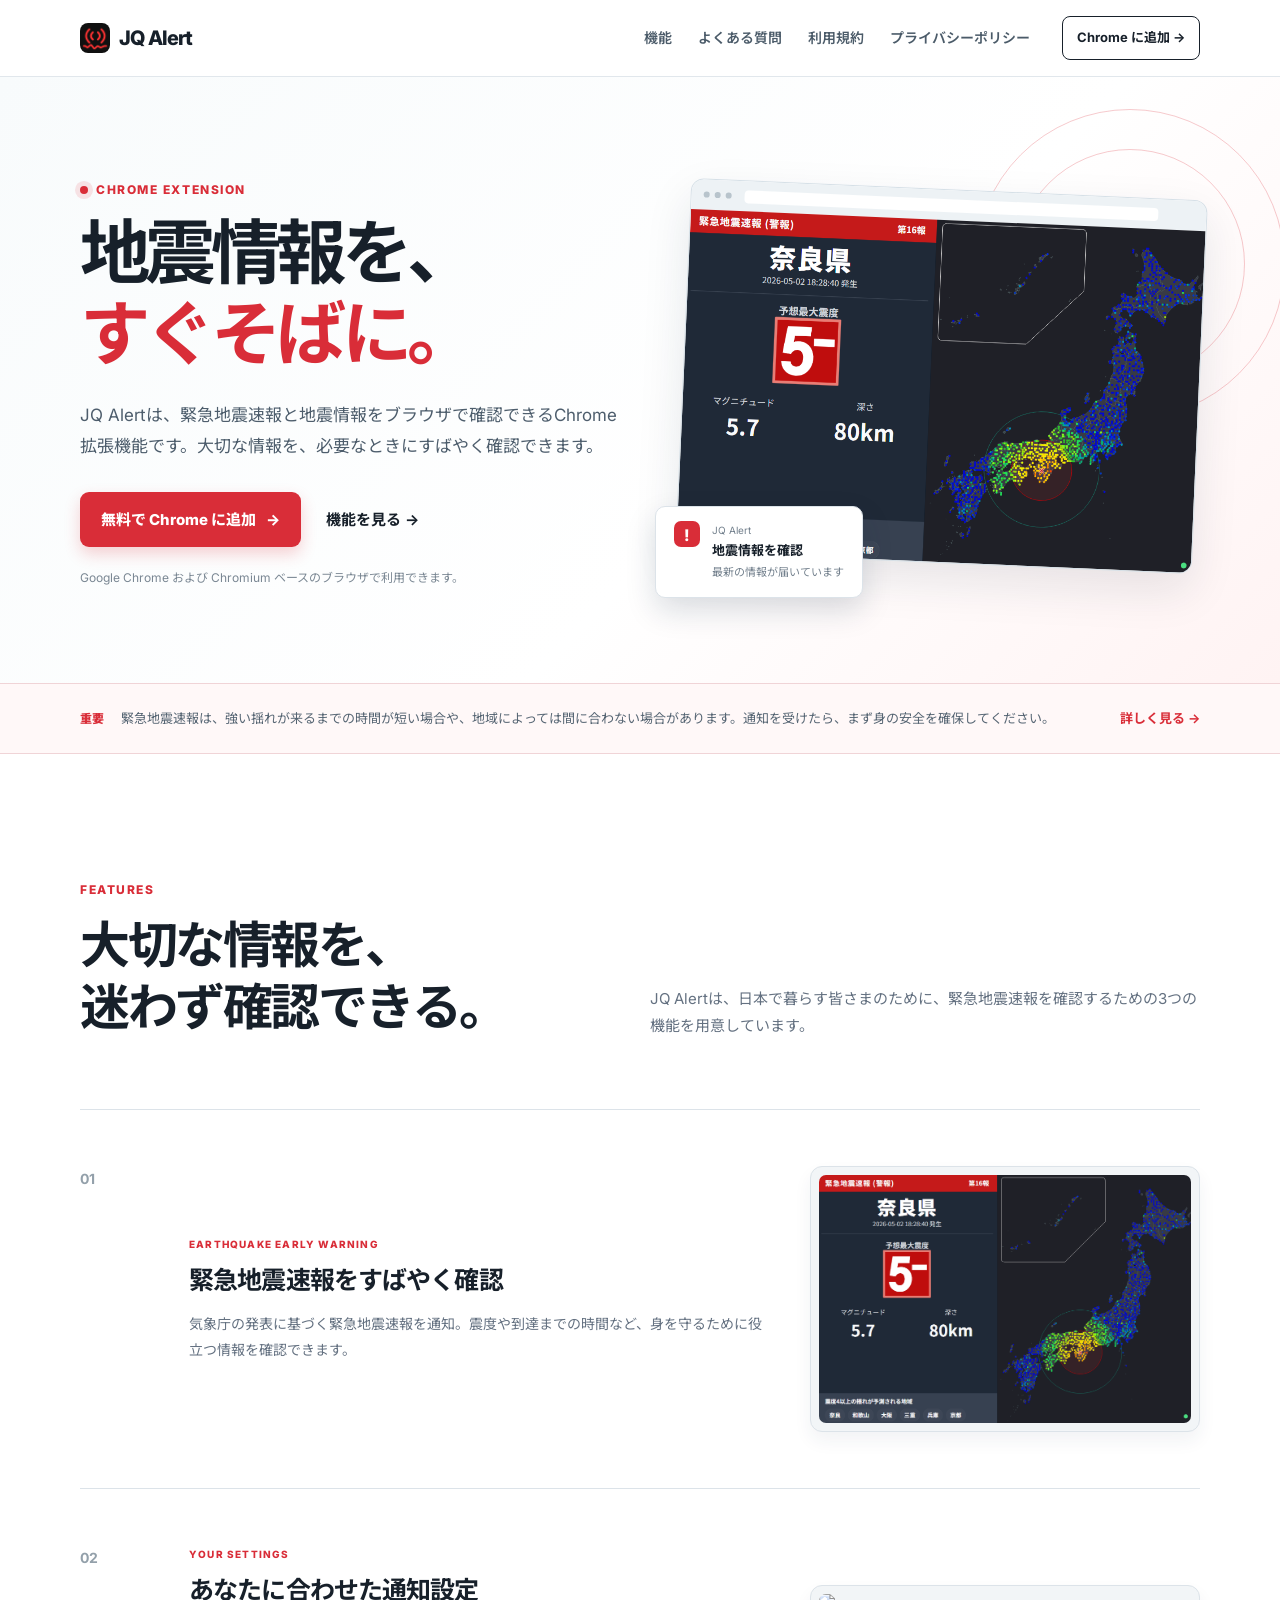
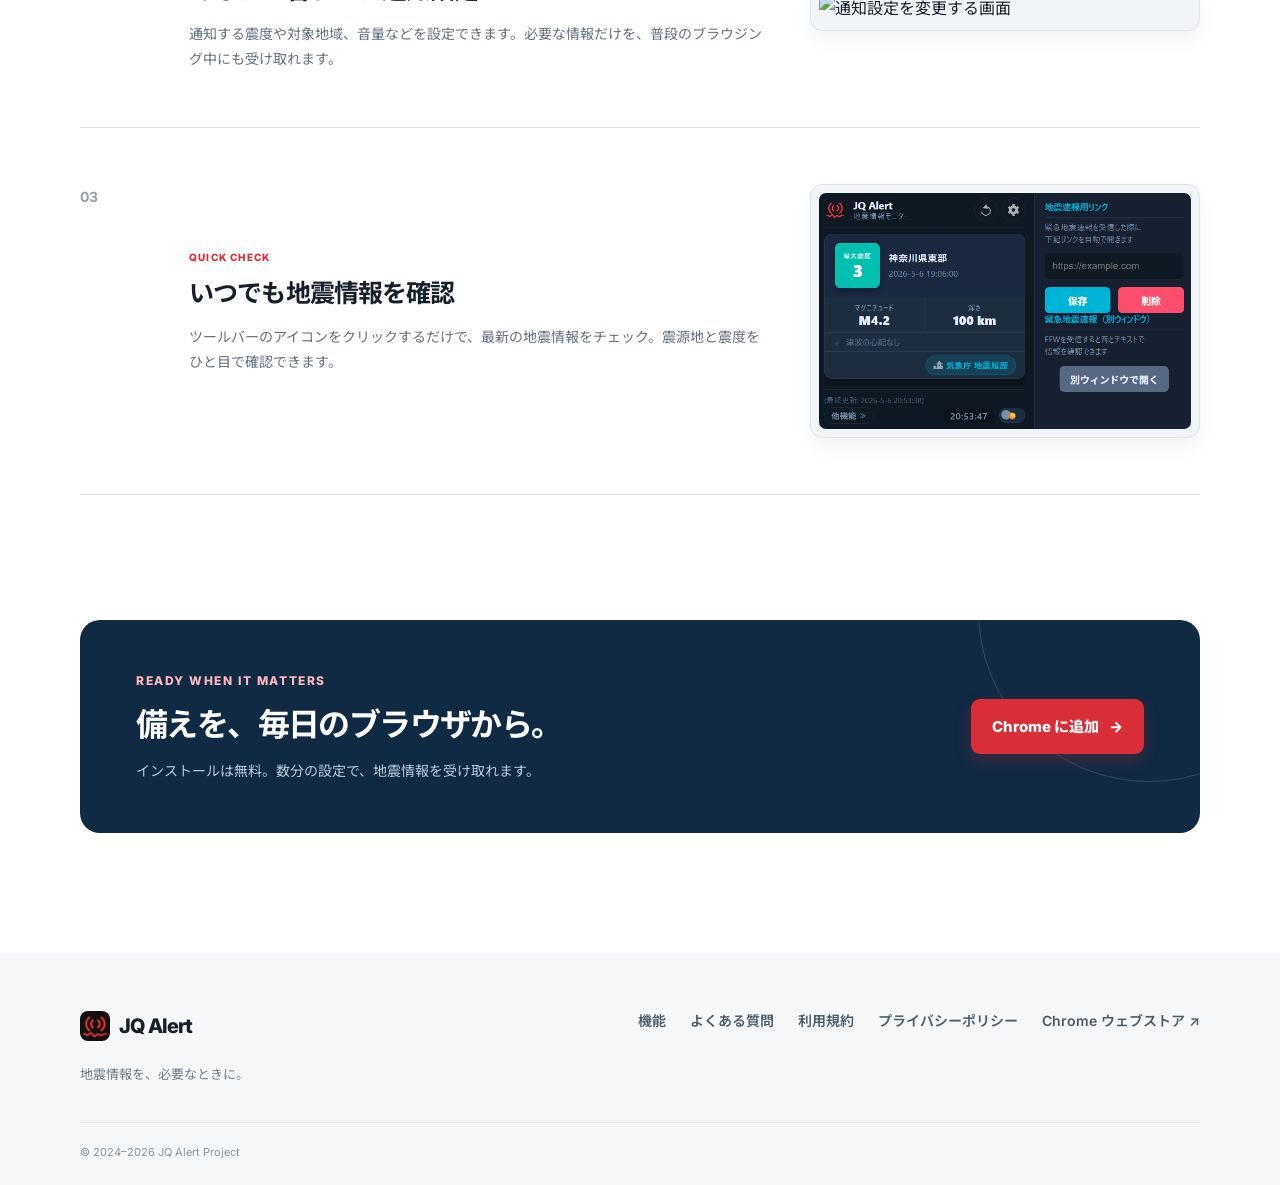
==== commit 47ec11b7: "Add privacy policy link to navigation and footer" ====
--- a/index.html
+++ b/index.html
@@ -31,7 +31,7 @@
       <a class="brand" href="index.html" aria-label="JQ Alert ホーム"><span class="brand-mark" aria-hidden="true"></span>JQ
         Alert</a>
       <nav class="nav-links" aria-label="メインナビゲーション">
-        <a href="#features">機能</a><a href="faq.html">よくある質問</a><a href="terms.html">利用規約</a>
+        <a href="#features">機能</a><a href="faq.html">よくある質問</a><a href="terms.html">利用規約</a><a href="privacy.html">プライバシーポリシー</a>
       </nav>
       <a class="nav-cta"
         href="https://chromewebstore.google.com/detail/japan-quake-alert/eicpbodfpiaimdkjbmbiomgefjflgibj"
@@ -133,7 +133,7 @@
       <div><a class="brand" href="index.html"><span class="brand-mark" aria-hidden="true"></span>JQ Alert</a>
         <p>地震情報を、必要なときに。</p>
       </div>
-      <div class="footer-links"><a href="#features">機能</a><a href="faq.html">よくある質問</a><a href="terms.html">利用規約</a><a
+      <div class="footer-links"><a href="#features">機能</a><a href="faq.html">よくある質問</a><a href="terms.html">利用規約</a><a href="privacy.html">プライバシーポリシー</a><a
           href="https://chromewebstore.google.com/detail/japan-quake-alert/eicpbodfpiaimdkjbmbiomgefjflgibj"
           target="_blank" rel="noopener">Chrome ウェブストア ↗</a></div>
     </div>
--- a/style.css
+++ b/style.css
@@ -65,11 +65,10 @@
 }
 
 .brand-mark {
-    width: 13px;
-    height: 13px;
-    background: var(--red);
-    border-radius: 3px;
-    transform: rotate(45deg);
+    width: 30px;
+    height: 30px;
+    background: #101010 url("data/images/icon-128.png") center/cover no-repeat;
+    border-radius: 8px;
     display: inline-block
 }
 
@@ -725,8 +724,21 @@
 }
 
 @media(max-width:820px) {
+    .nav-wrap {
+        height: auto;
+        min-height: 68px;
+        padding: 10px 0;
+        flex-wrap: wrap;
+        gap: 8px 20px
+    }
+
     .nav-links {
-        display: none
+        display: flex;
+        order: 3;
+        width: 100%;
+        margin-left: 0;
+        justify-content: space-between;
+        gap: 12px
     }
 
     .nav-cta {
@@ -792,7 +804,8 @@
     }
 
     .nav-wrap {
-        height: 64px
+        height: auto;
+        min-height: 64px
     }
 
     .nav-cta {
@@ -800,12 +813,16 @@
         padding: 8px 10px
     }
 
+    .nav-links a {
+        font-size: 12px
+    }
+
     .brand {
         font-size: 18px
     }
 
     .hero h1 {
-        font-size: 43px
+        font-size: clamp(36px, 11vw, 43px)
     }
 
     .hero-lead {
@@ -819,6 +836,10 @@
     .notification-card {
         left: -6px;
         padding: 11px 13px
+    }
+
+    .notification-card p {
+        max-width: 170px
     }
 
     .notice-band .container {
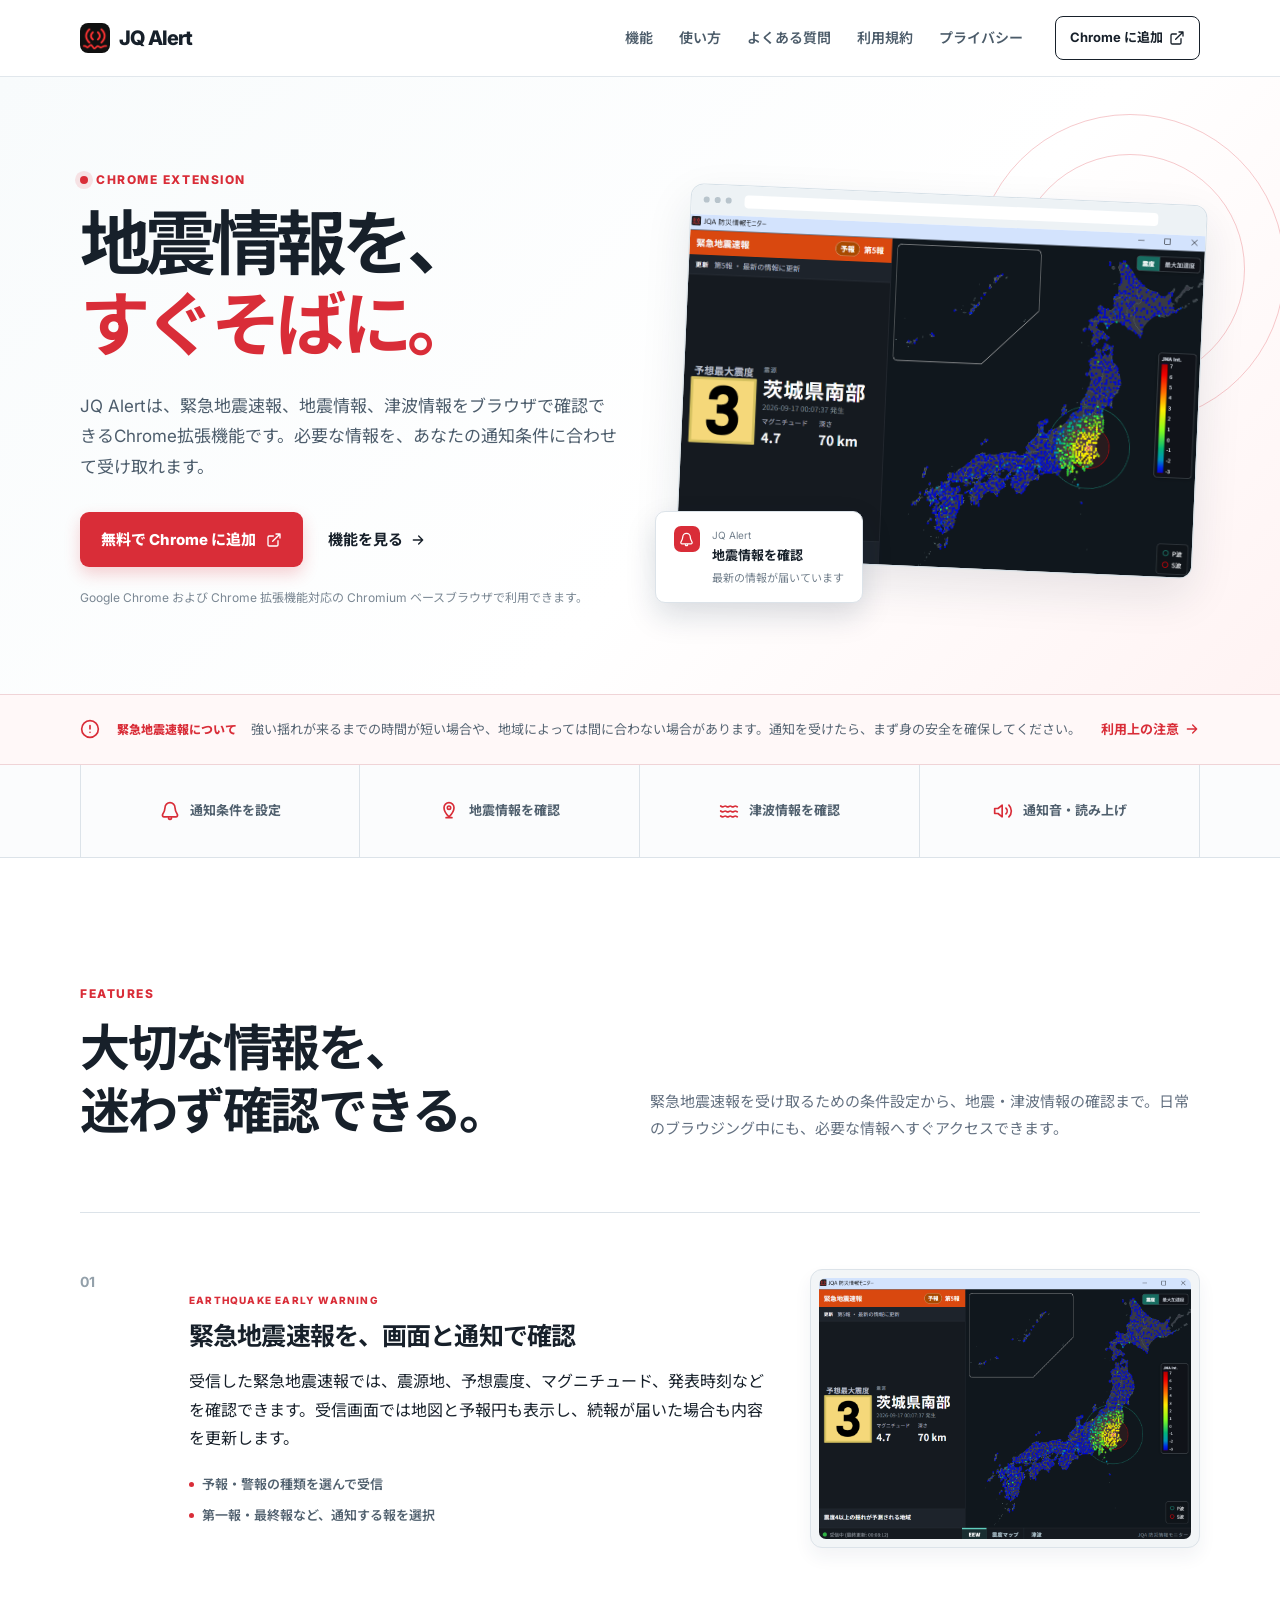
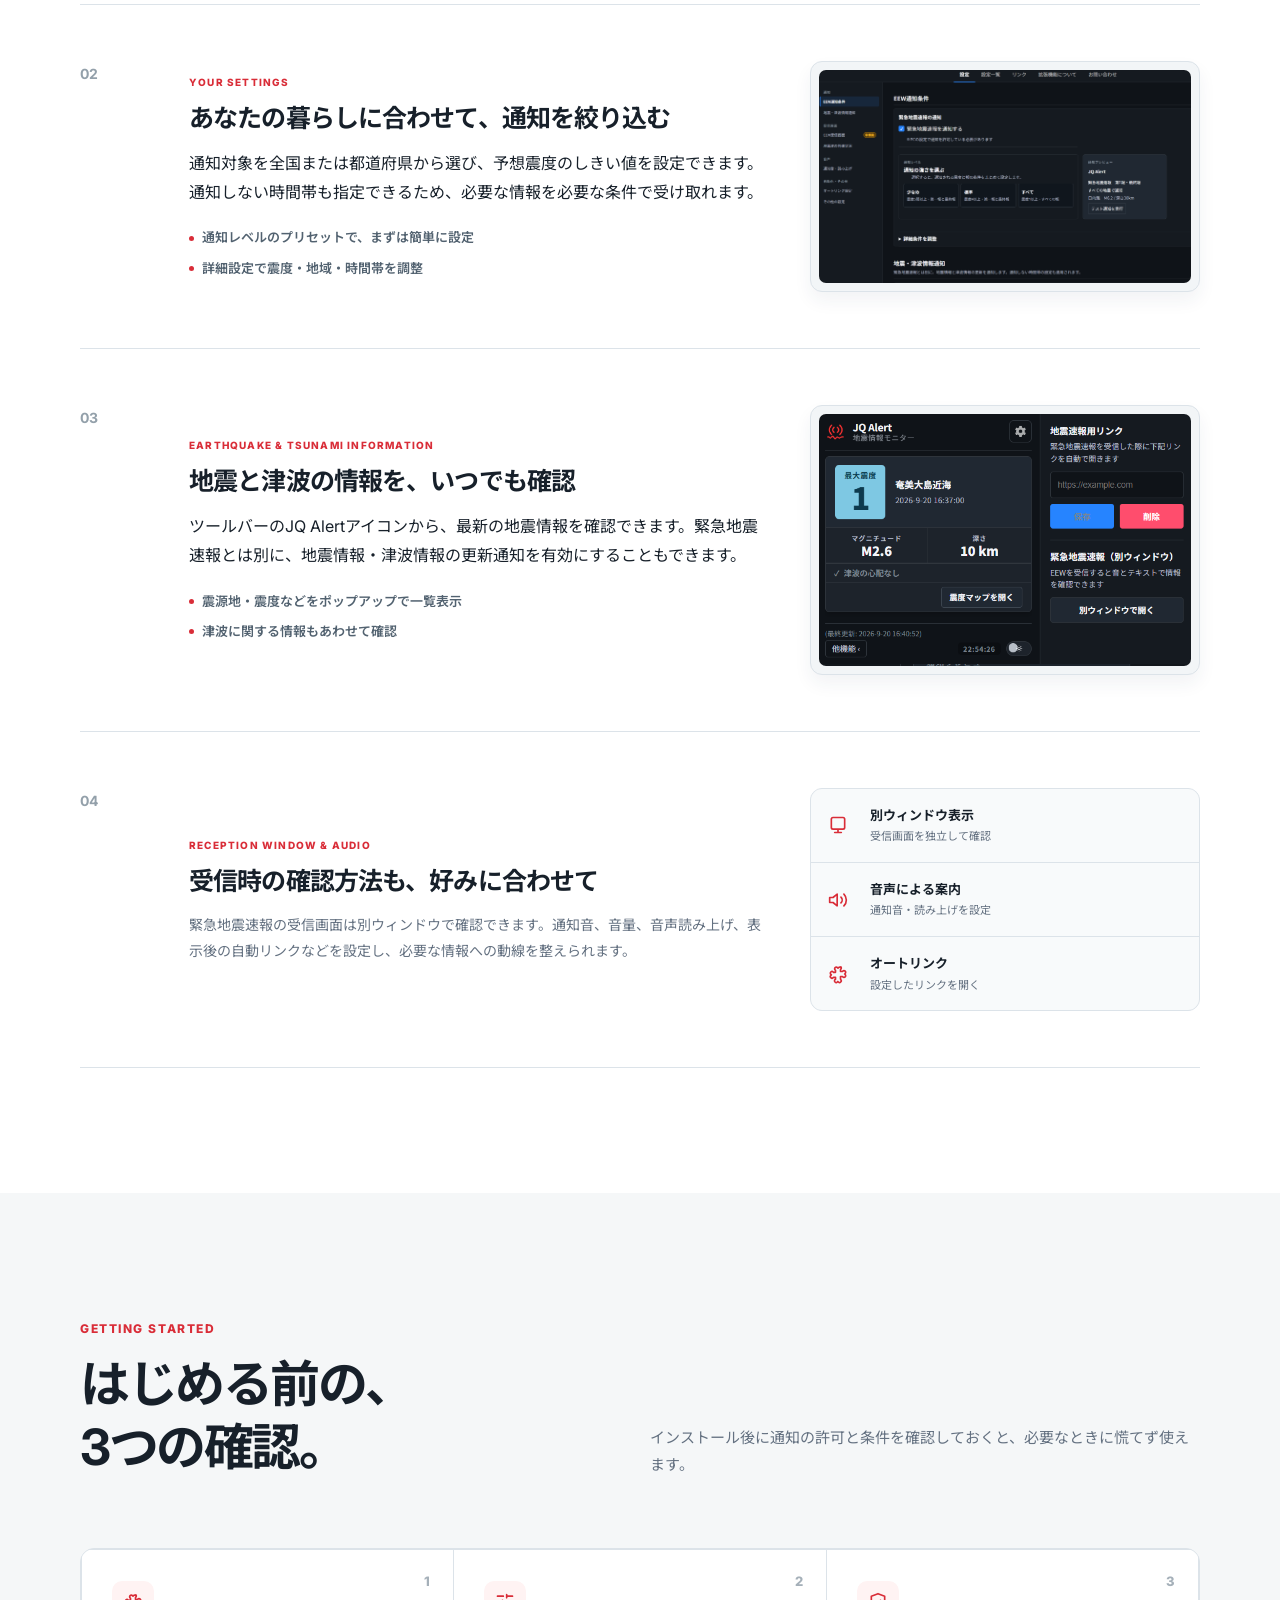
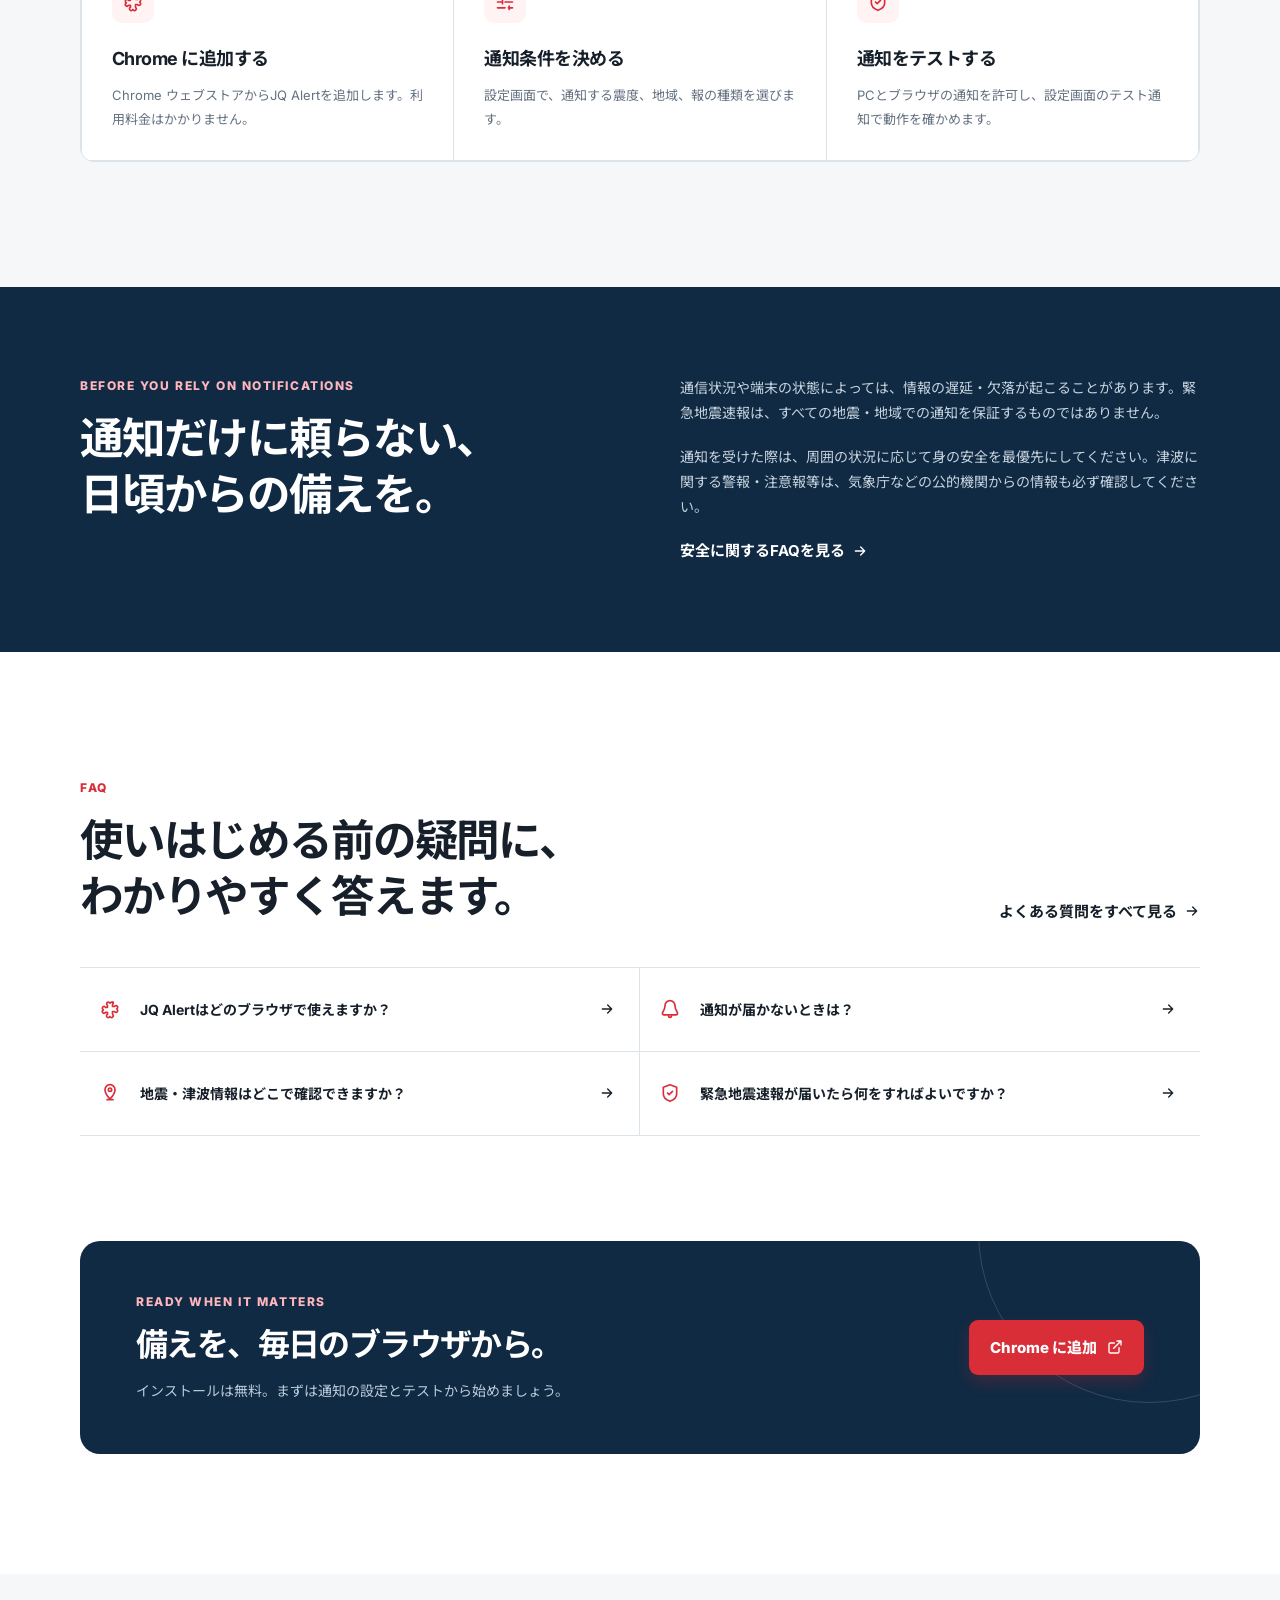
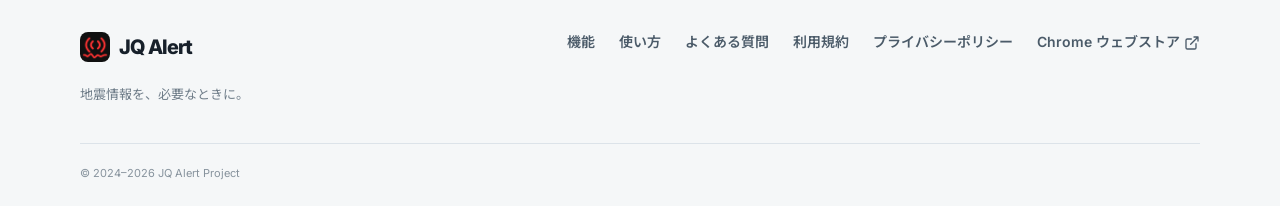
==== commit face0d6f: "Update index.html" ====
--- a/index.html
+++ b/index.html
@@ -1,144 +1,43 @@
 <!doctype html>
 <html lang="ja">
-
 <head>
   <meta charset="utf-8">
   <meta name="google-site-verification" content="g7Us81vJ9sfux8U6ITaGepfihkEfS8GgPoQCUXaQ7Y">
   <meta name="viewport" content="width=device-width, initial-scale=1">
-  <meta name="description" content="JQ Alertは、緊急地震速報と地震情報を確認できるChrome拡張機能です。必要な情報をブラウザで素早く確認できます。">
+  <meta name="description" content="JQ Alertは、緊急地震速報、地震情報、津波情報を確認できるChrome拡張機能です。通知条件を自分に合わせて設定できます。">
   <meta name="theme-color" content="#d92d38">
-  <meta property="og:type" content="website">
-  <meta property="og:locale" content="ja_JP">
-  <meta property="og:title" content="JQ Alert | 緊急地震速報・地震情報をすぐそばに">
-  <meta property="og:description" content="緊急地震速報と地震情報を確認できるChrome拡張機能、JQ Alert。">
-  <meta property="og:image" content="data/images/icon-128.png">
-  <meta name="twitter:card" content="summary">
-  <title>JQ Alert | 緊急地震速報・地震情報をすぐそばに</title>
-  <link rel="icon" href="data/images/icon-128.png" type="image/png" sizes="128x128">
-  <link rel="apple-touch-icon" href="data/images/icon-128.png">
-  <link rel="manifest" href="site.webmanifest">
-  <link rel="preconnect" href="https://fonts.googleapis.com">
-  <link rel="preconnect" href="https://fonts.gstatic.com" crossorigin>
-  <link
-    href="https://fonts.googleapis.com/css2?family=Inter:wght@400;500;600;700;800&family=Noto+Sans+JP:wght@400;500;600;700;800&display=swap"
-    rel="stylesheet">
-  <link rel="stylesheet" href="style.css">
+  <meta property="og:type" content="website"><meta property="og:locale" content="ja_JP">
+  <meta property="og:title" content="JQ Alert | 緊急地震速報・地震・津波情報をすぐそばに">
+  <meta property="og:description" content="緊急地震速報、地震情報、津波情報を確認できるChrome拡張機能、JQ Alert。">
+  <meta property="og:image" content="data/images/icon-128.png"><meta name="twitter:card" content="summary">
+  <title>JQ Alert | 緊急地震速報・地震・津波情報をすぐそばに</title>
+  <link rel="icon" href="data/images/icon-128.png" type="image/png" sizes="128x128"><link rel="apple-touch-icon" href="data/images/icon-128.png"><link rel="manifest" href="site.webmanifest">
+  <link rel="preconnect" href="https://fonts.googleapis.com"><link rel="preconnect" href="https://fonts.gstatic.com" crossorigin>
+  <link href="https://fonts.googleapis.com/css2?family=Inter:wght@400;500;600;700;800&family=Noto+Sans+JP:wght@400;500;600;700;800&display=swap" rel="stylesheet"><link rel="stylesheet" href="style.css">
 </head>
-
 <body>
-  <header class="site-header">
-    <div class="container nav-wrap">
-      <a class="brand" href="index.html" aria-label="JQ Alert ホーム"><span class="brand-mark" aria-hidden="true"></span>JQ
-        Alert</a>
-      <nav class="nav-links" aria-label="メインナビゲーション">
-        <a href="#features">機能</a><a href="faq.html">よくある質問</a><a href="terms.html">利用規約</a><a href="privacy.html">プライバシーポリシー</a>
-      </nav>
-      <a class="nav-cta"
-        href="https://chromewebstore.google.com/detail/japan-quake-alert/eicpbodfpiaimdkjbmbiomgefjflgibj"
-        target="_blank" rel="noopener">Chrome に追加 <span aria-hidden="true">→</span></a>
-    </div>
-  </header>
+  <svg class="svg-sprite" aria-hidden="true" focusable="false">
+    <symbol id="icon-arrow-right" viewBox="0 0 24 24"><path d="M5 12h14M13 6l6 6-6 6"/></symbol><symbol id="icon-external-link" viewBox="0 0 24 24"><path d="M15 3h6v6M10 14 21 3M18 13v6a2 2 0 0 1-2 2H5a2 2 0 0 1-2-2V8a2 2 0 0 1 2-2h6"/></symbol>
+    <symbol id="icon-bell-ring" viewBox="0 0 24 24"><path d="M10.27 21a2 2 0 0 0 3.46 0M3.26 15.86A2 2 0 0 0 5 19h14a2 2 0 0 0 1.74-3.14C19.41 13.63 18 11.2 18 8A6 6 0 0 0 6 8c0 3.2-1.41 5.63-2.74 7.86"/></symbol><symbol id="icon-map-pinned" viewBox="0 0 24 24"><path d="M18 8c0 5-6 11-6 11S6 13 6 8a6 6 0 1 1 12 0Z"/><circle cx="12" cy="8" r="2"/><path d="M8.5 20h7"/></symbol>
+    <symbol id="icon-sliders" viewBox="0 0 24 24"><path d="M10 5H3M21 5h-7M12 19H3M21 19h-5M3 12h6M21 12h-9M14 3v4M17 17v4M9 10v4"/></symbol><symbol id="icon-waves" viewBox="0 0 24 24"><path d="M2 6c.6.5 1.2 1 2.5 1S6.4 6 7.5 6 9.4 7 10.5 7 12.4 6 13.5 6 15.4 7 16.5 7 18.4 6 19.5 6 21.4 7 22 7M2 12c.6.5 1.2 1 2.5 1s1.9-1 3-1 1.9 1 3 1 1.9-1 3-1 1.9 1 3 1 1.9-1 3-1 1.9 1 2.5 1M2 18c.6.5 1.2 1 2.5 1s1.9-1 3-1 1.9 1 3 1 1.9-1 3-1 1.9 1 3 1 1.9-1 3-1 1.9 1 2.5 1"/></symbol>
+    <symbol id="icon-monitor" viewBox="0 0 24 24"><path d="M4 5a2 2 0 0 1 2-2h12a2 2 0 0 1 2 2v10a2 2 0 0 1-2 2H6a2 2 0 0 1-2-2zM8 21h8M12 17v4"/></symbol><symbol id="icon-volume" viewBox="0 0 24 24"><path d="M11 5 6 9H2v6h4l5 4zM15.54 8.46a5 5 0 0 1 0 7.07M19.07 4.93a10 10 0 0 1 0 14.14"/></symbol><symbol id="icon-shield" viewBox="0 0 24 24"><path d="M20 13c0 5-3.5 7.5-8 9-4.5-1.5-8-4-8-9V5l8-3 8 3zM9 12l2 2 4-4"/></symbol><symbol id="icon-alert" viewBox="0 0 24 24"><circle cx="12" cy="12" r="10"/><path d="M12 8v4M12 16h.01"/></symbol><symbol id="icon-puzzle" viewBox="0 0 24 24"><path d="M15.39 4.39a2 2 0 0 0-2.78 0L12 5l-.61-.61a2 2 0 1 0-2.83 2.83L9 7.66V10H6.66l-.44-.44a2 2 0 1 0-2.83 2.83l.61.61-.61.61a2 2 0 1 0 2.83 2.83l.44-.44H9v2.34l-.61.44a2 2 0 1 0 2.83 2.83l.61-.61.61.61a2 2 0 1 0 2.83-2.83L15 17.66V15h2.34l.44.44a2 2 0 1 0 2.83-2.83l-.61-.61.61-.61a2 2 0 1 0-2.83-2.83L17.34 9H15V6.66l.39-.44a2 2 0 0 0 0-2.83Z"/></symbol>
+  </svg>
+  <header class="site-header"><div class="container nav-wrap"><a class="brand" href="index.html" aria-label="JQ Alert ホーム"><span class="brand-mark" aria-hidden="true"></span>JQ Alert</a><nav class="nav-links" aria-label="メインナビゲーション"><a href="#features">機能</a><a href="#getting-started">使い方</a><a href="faq.html">よくある質問</a><a href="terms.html">利用規約</a><a href="privacy.html">プライバシー</a></nav><a class="nav-cta" href="https://chromewebstore.google.com/detail/japan-quake-alert/eicpbodfpiaimdkjbmbiomgefjflgibj" target="_blank" rel="noopener">Chrome に追加 <svg class="icon icon-inline"><use href="#icon-external-link"/></svg></a></div></header>
   <main>
-    <section class="hero">
-      <div class="hero-grid container">
-        <div class="hero-copy">
-          <p class="eyebrow"><span class="live-dot" aria-hidden="true"></span>Chrome Extension</p>
-          <h1>地震情報を、<br><em>すぐそばに。</em></h1>
-          <p class="hero-lead">JQ Alertは、緊急地震速報と地震情報をブラウザで確認できるChrome拡張機能です。大切な情報を、必要なときにすばやく確認できます。</p>
-          <div class="hero-actions">
-            <a class="button button-primary"
-              href="https://chromewebstore.google.com/detail/japan-quake-alert/eicpbodfpiaimdkjbmbiomgefjflgibj"
-              target="_blank" rel="noopener">無料で Chrome に追加 <span aria-hidden="true">→</span></a>
-            <a class="text-link" href="#features">機能を見る <span aria-hidden="true">→</span></a>
-          </div>
-          <p class="helper-text">Google Chrome および Chromium ベースのブラウザで利用できます。</p>
-        </div>
-        <div class="hero-visual" aria-label="JQ Alertの通知画面イメージ">
-          <div class="signal signal-one"></div>
-          <div class="signal signal-two"></div>
-          <div class="browser-window">
-            <div class="browser-bar"><span></span><span></span><span></span>
-              <div></div>
-            </div><img src="data/images/alert_map.png" alt="JQ Alertの地震情報マップ画面">
-          </div>
-          <div class="notification-card"><span class="notification-icon">!</span>
-            <div><small>JQ Alert</small><strong>地震情報を確認</strong>
-              <p>最新の情報が届いています</p>
-            </div>
-          </div>
-        </div>
-      </div>
-    </section>
-    <section class="notice-band" aria-label="大切なお知らせ">
-      <div class="container"><span class="notice-label">重要</span>
-        <p>緊急地震速報は、強い揺れが来るまでの時間が短い場合や、地域によっては間に合わない場合があります。通知を受けたら、まず身の安全を確保してください。</p><a href="terms.html">詳しく見る <span
-            aria-hidden="true">→</span></a>
-      </div>
-    </section>
-    <section class="features section" id="features">
-      <div class="container">
-        <div class="section-intro">
-          <p class="eyebrow">Features</p>
-          <h2>大切な情報を、<br>迷わず確認できる。</h2>
-          <p>JQ Alertは、日本で暮らす皆さまのために、緊急地震速報を確認するための3つの機能を用意しています。</p>
-        </div>
-        <div class="feature-list">
-          <article class="feature-row">
-            <div class="feature-index">01</div>
-            <div class="feature-body">
-              <p class="feature-kicker">EARTHQUAKE EARLY WARNING</p>
-              <h3>緊急地震速報をすばやく確認</h3>
-              <p>気象庁の発表に基づく緊急地震速報を通知。震度や到達までの時間など、身を守るために役立つ情報を確認できます。</p>
-            </div>
-            <div class="feature-image feature-image-map"><img src="data/images/alert_map.png" alt="震度と対象地域を表示する地震情報画面"
-                loading="lazy"></div>
-          </article>
-          <article class="feature-row">
-            <div class="feature-index">02</div>
-            <div class="feature-body">
-              <p class="feature-kicker">YOUR SETTINGS</p>
-              <h3>あなたに合わせた通知設定</h3>
-              <p>通知する震度や対象地域、音量などを設定できます。必要な情報だけを、普段のブラウジング中にも受け取れます。</p>
-            </div>
-            <div class="feature-image"><img src="data/images/settings.png" alt="通知設定を変更する画面" loading="lazy"></div>
-          </article>
-          <article class="feature-row">
-            <div class="feature-index">03</div>
-            <div class="feature-body">
-              <p class="feature-kicker">QUICK CHECK</p>
-              <h3>いつでも地震情報を確認</h3>
-              <p>ツールバーのアイコンをクリックするだけで、最新の地震情報をチェック。震源地と震度をひと目で確認できます。</p>
-            </div>
-            <div class="feature-image"><img src="data/images/popup.png" alt="最新の地震情報を確認するポップアップ画面" loading="lazy"></div>
-          </article>
-        </div>
-      </div>
-    </section>
-    <section class="install-section">
-      <div class="container">
-        <div class="install-card">
-          <div>
-            <p class="eyebrow">Ready when it matters</p>
-            <h2>備えを、毎日のブラウザから。</h2>
-            <p>インストールは無料。数分の設定で、地震情報を受け取れます。</p>
-          </div><a class="button button-primary"
-            href="https://chromewebstore.google.com/detail/japan-quake-alert/eicpbodfpiaimdkjbmbiomgefjflgibj"
-            target="_blank" rel="noopener">Chrome に追加 <span aria-hidden="true">→</span></a>
-        </div>
-      </div>
-    </section>
+    <section class="hero"><div class="hero-grid container"><div class="hero-copy"><p class="eyebrow"><span class="live-dot" aria-hidden="true"></span>Chrome Extension</p><h1>地震情報を、<br><em>すぐそばに。</em></h1><p class="hero-lead">JQ Alertは、緊急地震速報、地震情報、津波情報をブラウザで確認できるChrome拡張機能です。必要な情報を、あなたの通知条件に合わせて受け取れます。</p><div class="hero-actions"><a class="button button-primary" href="https://chromewebstore.google.com/detail/japan-quake-alert/eicpbodfpiaimdkjbmbiomgefjflgibj" target="_blank" rel="noopener">無料で Chrome に追加 <svg class="icon icon-inline"><use href="#icon-external-link"/></svg></a><a class="text-link" href="#features">機能を見る <svg class="icon icon-inline"><use href="#icon-arrow-right"/></svg></a></div><p class="helper-text">Google Chrome および Chrome 拡張機能対応の Chromium ベースブラウザで利用できます。</p></div><div class="hero-visual" aria-label="JQ Alertの通知画面イメージ"><div class="signal signal-one"></div><div class="signal signal-two"></div><div class="browser-window"><div class="browser-bar"><span></span><span></span><span></span><div></div></div><img src="data/images/alert_map.png" alt="JQ Alertの地震情報マップ画面"></div><div class="notification-card"><span class="notification-icon"><svg class="icon"><use href="#icon-bell-ring"/></svg></span><div><small>JQ Alert</small><strong>地震情報を確認</strong><p>最新の情報が届いています</p></div></div></div></div></section>
+    <section class="notice-band" aria-label="大切なお知らせ"><div class="container"><svg class="icon notice-icon" aria-hidden="true"><use href="#icon-alert"/></svg><div><span class="notice-label">緊急地震速報について</span><p>強い揺れが来るまでの時間が短い場合や、地域によっては間に合わない場合があります。通知を受けたら、まず身の安全を確保してください。</p></div><a href="terms.html">利用上の注意 <svg class="icon icon-inline"><use href="#icon-arrow-right"/></svg></a></div></section>
+    <section class="capabilities" aria-label="JQ Alertでできること"><div class="container capability-list"><div><svg class="icon"><use href="#icon-bell-ring"/></svg><span>通知条件を設定</span></div><div><svg class="icon"><use href="#icon-map-pinned"/></svg><span>地震情報を確認</span></div><div><svg class="icon"><use href="#icon-waves"/></svg><span>津波情報を確認</span></div><div><svg class="icon"><use href="#icon-volume"/></svg><span>通知音・読み上げ</span></div></div></section>
+    <section class="features section" id="features"><div class="container"><div class="section-intro"><p class="eyebrow">Features</p><h2>大切な情報を、<br>迷わず確認できる。</h2><p>緊急地震速報を受け取るための条件設定から、地震・津波情報の確認まで。日常のブラウジング中にも、必要な情報へすぐアクセスできます。</p></div><div class="feature-list">
+      <article class="feature-row"><div class="feature-index">01</div><div class="feature-body"><p class="feature-kicker">EARTHQUAKE EARLY WARNING</p><h3>緊急地震速報を、画面と通知で確認</h3><p>受信した緊急地震速報では、震源地、予想震度、マグニチュード、発表時刻などを確認できます。受信画面では地図と予報円も表示し、続報が届いた場合も内容を更新します。</p><ul class="feature-points"><li>予報・警報の種類を選んで受信</li><li>第一報・最終報など、通知する報を選択</li></ul></div><div class="feature-image feature-image-map"><img src="data/images/alert_map.png" alt="震度と対象地域を表示する緊急地震速報の画面" loading="lazy"></div></article>
+      <article class="feature-row"><div class="feature-index">02</div><div class="feature-body"><p class="feature-kicker">YOUR SETTINGS</p><h3>あなたの暮らしに合わせて、通知を絞り込む</h3><p>通知対象を全国または都道府県から選び、予想震度のしきい値を設定できます。通知しない時間帯も指定できるため、必要な情報を必要な条件で受け取れます。</p><ul class="feature-points"><li>通知レベルのプリセットで、まずは簡単に設定</li><li>詳細設定で震度・地域・時間帯を調整</li></ul></div><div class="feature-image"><img src="data/images/settings.png" alt="緊急地震速報の通知条件を設定する画面" loading="lazy"></div></article>
+      <article class="feature-row"><div class="feature-index">03</div><div class="feature-body"><p class="feature-kicker">EARTHQUAKE &amp; TSUNAMI INFORMATION</p><h3>地震と津波の情報を、いつでも確認</h3><p>ツールバーのJQ Alertアイコンから、最新の地震情報を確認できます。緊急地震速報とは別に、地震情報・津波情報の更新通知を有効にすることもできます。</p><ul class="feature-points"><li>震源地・震度などをポップアップで一覧表示</li><li>津波に関する情報もあわせて確認</li></ul></div><div class="feature-image"><img src="data/images/popup.png" alt="最新の地震情報を確認するポップアップ画面" loading="lazy"></div></article>
+      <article class="feature-row feature-row-compact"><div class="feature-index">04</div><div class="feature-body"><p class="feature-kicker">RECEPTION WINDOW &amp; AUDIO</p><h3>受信時の確認方法も、好みに合わせて</h3><p>緊急地震速報の受信画面は別ウィンドウで確認できます。通知音、音量、音声読み上げ、表示後の自動リンクなどを設定し、必要な情報への動線を整えられます。</p></div><div class="feature-summary" aria-label="受信画面と音声の機能"><div><svg class="icon"><use href="#icon-monitor"/></svg><strong>別ウィンドウ表示</strong><span>受信画面を独立して確認</span></div><div><svg class="icon"><use href="#icon-volume"/></svg><strong>音声による案内</strong><span>通知音・読み上げを設定</span></div><div><svg class="icon"><use href="#icon-puzzle"/></svg><strong>オートリンク</strong><span>設定したリンクを開く</span></div></div></article>
+    </div></div></section>
+    <section class="getting-started section" id="getting-started"><div class="container"><div class="section-intro section-intro-single"><p class="eyebrow">Getting started</p><h2>はじめる前の、<br>3つの確認。</h2><p>インストール後に通知の許可と条件を確認しておくと、必要なときに慌てず使えます。</p></div><ol class="step-list"><li><span class="step-number">1</span><div class="step-icon"><svg class="icon"><use href="#icon-puzzle"/></svg></div><h3>Chrome に追加する</h3><p>Chrome ウェブストアからJQ Alertを追加します。利用料金はかかりません。</p></li><li><span class="step-number">2</span><div class="step-icon"><svg class="icon"><use href="#icon-sliders"/></svg></div><h3>通知条件を決める</h3><p>設定画面で、通知する震度、地域、報の種類を選びます。</p></li><li><span class="step-number">3</span><div class="step-icon"><svg class="icon"><use href="#icon-shield"/></svg></div><h3>通知をテストする</h3><p>PCとブラウザの通知を許可し、設定画面のテスト通知で動作を確かめます。</p></li></ol></div></section>
+    <section class="prepare-section" aria-labelledby="prepare-title"><div class="container prepare-layout"><div><p class="eyebrow">Before you rely on notifications</p><h2 id="prepare-title">通知だけに頼らない、<br>日頃からの備えを。</h2></div><div class="prepare-copy"><p>通信状況や端末の状態によっては、情報の遅延・欠落が起こることがあります。緊急地震速報は、すべての地震・地域での通知を保証するものではありません。</p><p>通知を受けた際は、周囲の状況に応じて身の安全を最優先にしてください。津波に関する警報・注意報等は、気象庁などの公的機関からの情報も必ず確認してください。</p><a class="text-link" href="faq.html#safety">安全に関するFAQを見る <svg class="icon icon-inline"><use href="#icon-arrow-right"/></svg></a></div></div></section>
+    <section class="faq-preview section" aria-labelledby="faq-preview-title"><div class="container"><div class="faq-preview-heading"><div><p class="eyebrow">FAQ</p><h2 id="faq-preview-title">使いはじめる前の疑問に、<br>わかりやすく答えます。</h2></div><a class="text-link" href="faq.html">よくある質問をすべて見る <svg class="icon icon-inline"><use href="#icon-arrow-right"/></svg></a></div><div class="faq-preview-list"><a href="faq.html#start"><svg class="icon"><use href="#icon-puzzle"/></svg><span>JQ Alertはどのブラウザで使えますか？</span><svg class="icon icon-inline"><use href="#icon-arrow-right"/></svg></a><a href="faq.html#notifications"><svg class="icon"><use href="#icon-bell-ring"/></svg><span>通知が届かないときは？</span><svg class="icon icon-inline"><use href="#icon-arrow-right"/></svg></a><a href="faq.html#information"><svg class="icon"><use href="#icon-map-pinned"/></svg><span>地震・津波情報はどこで確認できますか？</span><svg class="icon icon-inline"><use href="#icon-arrow-right"/></svg></a><a href="faq.html#safety"><svg class="icon"><use href="#icon-shield"/></svg><span>緊急地震速報が届いたら何をすればよいですか？</span><svg class="icon icon-inline"><use href="#icon-arrow-right"/></svg></a></div></div></section>
+    <section class="install-section"><div class="container"><div class="install-card"><div><p class="eyebrow">Ready when it matters</p><h2>備えを、毎日のブラウザから。</h2><p>インストールは無料。まずは通知の設定とテストから始めましょう。</p></div><a class="button button-primary" href="https://chromewebstore.google.com/detail/japan-quake-alert/eicpbodfpiaimdkjbmbiomgefjflgibj" target="_blank" rel="noopener">Chrome に追加 <svg class="icon icon-inline"><use href="#icon-external-link"/></svg></a></div></div></section>
   </main>
-  <footer class="site-footer">
-    <div class="container footer-grid">
-      <div><a class="brand" href="index.html"><span class="brand-mark" aria-hidden="true"></span>JQ Alert</a>
-        <p>地震情報を、必要なときに。</p>
-      </div>
-      <div class="footer-links"><a href="#features">機能</a><a href="faq.html">よくある質問</a><a href="terms.html">利用規約</a><a href="privacy.html">プライバシーポリシー</a><a
-          href="https://chromewebstore.google.com/detail/japan-quake-alert/eicpbodfpiaimdkjbmbiomgefjflgibj"
-          target="_blank" rel="noopener">Chrome ウェブストア ↗</a></div>
-    </div>
-    <div class="container copyright">© 2024–2026 JQ Alert Project</div>
-  </footer>
+  <footer class="site-footer"><div class="container footer-grid"><div><a class="brand" href="index.html"><span class="brand-mark" aria-hidden="true"></span>JQ Alert</a><p>地震情報を、必要なときに。</p></div><div class="footer-links"><a href="#features">機能</a><a href="#getting-started">使い方</a><a href="faq.html">よくある質問</a><a href="terms.html">利用規約</a><a href="privacy.html">プライバシーポリシー</a><a href="https://chromewebstore.google.com/detail/japan-quake-alert/eicpbodfpiaimdkjbmbiomgefjflgibj" target="_blank" rel="noopener">Chrome ウェブストア <svg class="icon icon-inline"><use href="#icon-external-link"/></svg></a></div></div><div class="container copyright">© 2024–2026 JQ Alert Project</div></footer>
 </body>
-
 </html>
--- a/style.css
+++ b/style.css
@@ -15,6 +15,30 @@
     box-sizing: border-box
 }
 
+.svg-sprite {
+    position: absolute;
+    width: 0;
+    height: 0;
+    overflow: hidden
+}
+
+.icon {
+    width: 20px;
+    height: 20px;
+    flex: none;
+    fill: none;
+    stroke: currentColor;
+    stroke-width: 2;
+    stroke-linecap: round;
+    stroke-linejoin: round;
+    vertical-align: middle
+}
+
+.icon-inline {
+    width: 16px;
+    height: 16px
+}
+
 html {
     scroll-behavior: smooth
 }
@@ -100,7 +124,10 @@
     font-size: 13px;
     font-weight: 700;
     text-decoration: none;
-    white-space: nowrap
+    white-space: nowrap;
+    display: inline-flex;
+    gap: 6px;
+    align-items: center
 }
 
 .nav-cta:hover {
@@ -186,6 +213,12 @@
     transition: .2s
 }
 
+a:focus-visible,
+summary:focus-visible {
+    outline: 3px solid rgba(217, 45, 56, .45);
+    outline-offset: 3px
+}
+
 .button-primary {
     background: var(--red);
     color: #fff;
@@ -200,7 +233,10 @@
 .text-link {
     font-weight: 700;
     text-decoration: none;
-    font-size: 15px
+    font-size: 15px;
+    display: inline-flex;
+    gap: 7px;
+    align-items: center
 }
 
 .text-link:hover {
@@ -287,6 +323,11 @@
     font-weight: 800
 }
 
+.notification-icon .icon {
+    width: 15px;
+    height: 15px
+}
+
 .notification-card small {
     display: block;
     color: #73808d;
@@ -336,6 +377,16 @@
     display: flex;
     align-items: center;
     gap: 17px
+}
+
+.notice-icon {
+    color: var(--red)
+}
+
+.notice-band .container>div {
+    display: flex;
+    align-items: baseline;
+    gap: 14px
 }
 
 .notice-label {
@@ -357,7 +408,40 @@
     font-size: 13px;
     font-weight: 700;
     white-space: nowrap;
-    text-decoration: none
+    text-decoration: none;
+    display: inline-flex;
+    align-items: center;
+    gap: 5px
+}
+
+.capabilities {
+    border-bottom: 1px solid var(--line);
+    background: #fbfcfd
+}
+
+.capability-list {
+    min-height: 92px;
+    display: grid;
+    grid-template-columns: repeat(4, 1fr)
+}
+
+.capability-list>div {
+    display: flex;
+    align-items: center;
+    justify-content: center;
+    gap: 10px;
+    color: #50606e;
+    font-size: 13px;
+    font-weight: 700;
+    border-right: 1px solid var(--line)
+}
+
+.capability-list>div:first-child {
+    border-left: 1px solid var(--line)
+}
+
+.capability-list .icon {
+    color: var(--red)
 }
 
 .section {
@@ -444,6 +528,32 @@
     margin: 0
 }
 
+.feature-points {
+    display: grid;
+    gap: 7px;
+    margin: 20px 0 0;
+    padding: 0;
+    list-style: none;
+    color: #526270;
+    font-size: 13px;
+    font-weight: 600
+}
+
+.feature-points li {
+    display: flex;
+    align-items: center;
+    gap: 8px
+}
+
+.feature-points li:before {
+    content: "";
+    width: 5px;
+    height: 5px;
+    border-radius: 50%;
+    background: var(--red);
+    flex: none
+}
+
 .feature-image {
     background: #f2f5f7;
     border: 1px solid var(--line);
@@ -456,6 +566,178 @@
     width: 100%;
     display: block;
     border-radius: 7px
+}
+
+.feature-summary {
+    display: grid;
+    gap: 1px;
+    overflow: hidden;
+    background: var(--line);
+    border: 1px solid var(--line);
+    border-radius: 12px
+}
+
+.feature-summary>div {
+    display: grid;
+    grid-template-columns: 30px 1fr;
+    column-gap: 12px;
+    align-items: center;
+    padding: 15px 17px;
+    background: #f8fafb
+}
+
+.feature-summary .icon {
+    grid-row: span 2;
+    color: var(--red)
+}
+
+.feature-summary strong {
+    font-size: 13px
+}
+
+.feature-summary span {
+    color: var(--muted);
+    font-size: 11px
+}
+
+.getting-started {
+    background: var(--soft)
+}
+
+.section-intro-single {
+    grid-template-columns: 1fr 1.1fr
+}
+
+.step-list {
+    display: grid;
+    grid-template-columns: repeat(3, 1fr);
+    gap: 1px;
+    margin: 0;
+    padding: 1px;
+    list-style: none;
+    background: var(--line);
+    border: 1px solid var(--line);
+    border-radius: 14px;
+    overflow: hidden
+}
+
+.step-list li {
+    position: relative;
+    padding: 31px 30px 29px;
+    background: var(--paper)
+}
+
+.step-number {
+    position: absolute;
+    right: 23px;
+    top: 20px;
+    color: #a5b0b9;
+    font-size: 13px;
+    font-weight: 800
+}
+
+.step-icon {
+    display: grid;
+    place-items: center;
+    width: 42px;
+    height: 42px;
+    margin-bottom: 20px;
+    color: var(--red);
+    background: #fff3f3;
+    border-radius: 10px
+}
+
+.step-list h3 {
+    margin: 0 0 9px;
+    font-size: 18px;
+    letter-spacing: -.03em
+}
+
+.step-list p {
+    margin: 0;
+    color: var(--muted);
+    font-size: 13px
+}
+
+.prepare-section {
+    padding: 88px 0;
+    background: #102a43;
+    color: #fff
+}
+
+.prepare-layout {
+    display: grid;
+    grid-template-columns: 1fr 1fr;
+    gap: 80px
+}
+
+.prepare-section .eyebrow {
+    color: #ffb6bd
+}
+
+.prepare-section h2,
+.faq-preview h2 {
+    margin: 0;
+    font-size: clamp(31px, 3.4vw, 45px);
+    line-height: 1.3;
+    letter-spacing: -.05em
+}
+
+.prepare-copy {
+    color: #c6d3de;
+    font-size: 14px
+}
+
+.prepare-copy p {
+    margin-bottom: 18px
+}
+
+.prepare-copy .text-link {
+    color: #fff
+}
+
+.faq-preview {
+    padding-bottom: 105px
+}
+
+.faq-preview-heading {
+    display: flex;
+    align-items: end;
+    justify-content: space-between;
+    gap: 30px;
+    margin-bottom: 42px
+}
+
+.faq-preview-list {
+    display: grid;
+    grid-template-columns: repeat(2, 1fr);
+    border-top: 1px solid var(--line)
+}
+
+.faq-preview-list a {
+    display: grid;
+    grid-template-columns: 28px 1fr 20px;
+    gap: 12px;
+    align-items: center;
+    min-height: 84px;
+    padding: 15px 20px;
+    color: var(--ink);
+    font-size: 14px;
+    font-weight: 700;
+    text-decoration: none;
+    border-bottom: 1px solid var(--line)
+}
+
+.faq-preview-list a:nth-child(odd) {
+    border-right: 1px solid var(--line)
+}
+
+.faq-preview-list a:hover {
+    background: var(--soft)
+}
+
+.faq-preview-list a>.icon:first-child {
+    color: var(--red)
 }
 
 .install-section {
@@ -591,6 +873,30 @@
     scroll-margin-top: 100px
 }
 
+.faq-section-heading {
+    display: flex;
+    align-items: flex-start;
+    gap: 13px;
+    margin-bottom: 20px
+}
+
+.faq-section-heading>.icon {
+    width: 24px;
+    height: 24px;
+    margin-top: 6px;
+    color: var(--red)
+}
+
+.faq-section-heading h2 {
+    margin-bottom: 0
+}
+
+.faq-section-heading p {
+    margin: 2px 0 0;
+    color: var(--muted);
+    font-size: 13px
+}
+
 .faq-groups h2,
 .legal-content>h2 {
     font-size: 25px;
@@ -678,7 +984,7 @@
     padding: 33px 38px;
     border-radius: 14px;
     background: #fff7f7;
-    border-left: 4px solid var(--red);
+    border: 1px solid #f0d4d7;
     margin-bottom: 48px
 }
 
@@ -724,6 +1030,31 @@
 }
 
 @media(max-width:820px) {
+    .capability-list {
+        grid-template-columns: repeat(2, 1fr)
+    }
+
+    .capability-list>div {
+        min-height: 62px
+    }
+
+    .capability-list>div:nth-child(odd) {
+        border-left: 1px solid var(--line)
+    }
+
+    .capability-list>div:nth-child(-n+2) {
+        border-bottom: 1px solid var(--line)
+    }
+
+    .step-list {
+        grid-template-columns: 1fr
+    }
+
+    .prepare-layout {
+        grid-template-columns: 1fr;
+        gap: 30px
+    }
+
     .nav-wrap {
         height: auto;
         min-height: 68px;
@@ -737,7 +1068,8 @@
         order: 3;
         width: 100%;
         margin-left: 0;
-        justify-content: space-between;
+        justify-content: flex-start;
+        flex-wrap: wrap;
         gap: 12px
     }
 
@@ -799,6 +1131,68 @@
 }
 
 @media(max-width:560px) {
+    .notice-band .container>div {
+        display: block
+    }
+
+    .notice-label {
+        display: block;
+        margin-bottom: 2px
+    }
+
+    .notice-icon {
+        grid-row: 1 / span 2;
+        margin-top: 2px
+    }
+
+    .capability-list>div {
+        justify-content: flex-start;
+        padding: 0 15px;
+        font-size: 12px
+    }
+
+    .section-intro-single {
+        display: block
+    }
+
+    .step-list li {
+        padding: 27px 24px 25px
+    }
+
+    .prepare-section {
+        padding: 65px 0
+    }
+
+    .faq-preview-heading {
+        display: block;
+        margin-bottom: 30px
+    }
+
+    .faq-preview-heading .text-link {
+        margin-top: 20px
+    }
+
+    .faq-preview-list {
+        grid-template-columns: 1fr
+    }
+
+    .faq-preview-list a:nth-child(odd) {
+        border-right: 0
+    }
+
+    .faq-preview-list a {
+        min-height: 72px;
+        padding: 12px 8px
+    }
+
+    .faq-section-heading {
+        margin-bottom: 16px
+    }
+
+    .faq-section-heading h2 {
+        font-size: 22px
+    }
+
     .container {
         width: min(100% - 32px, 1120px)
     }
